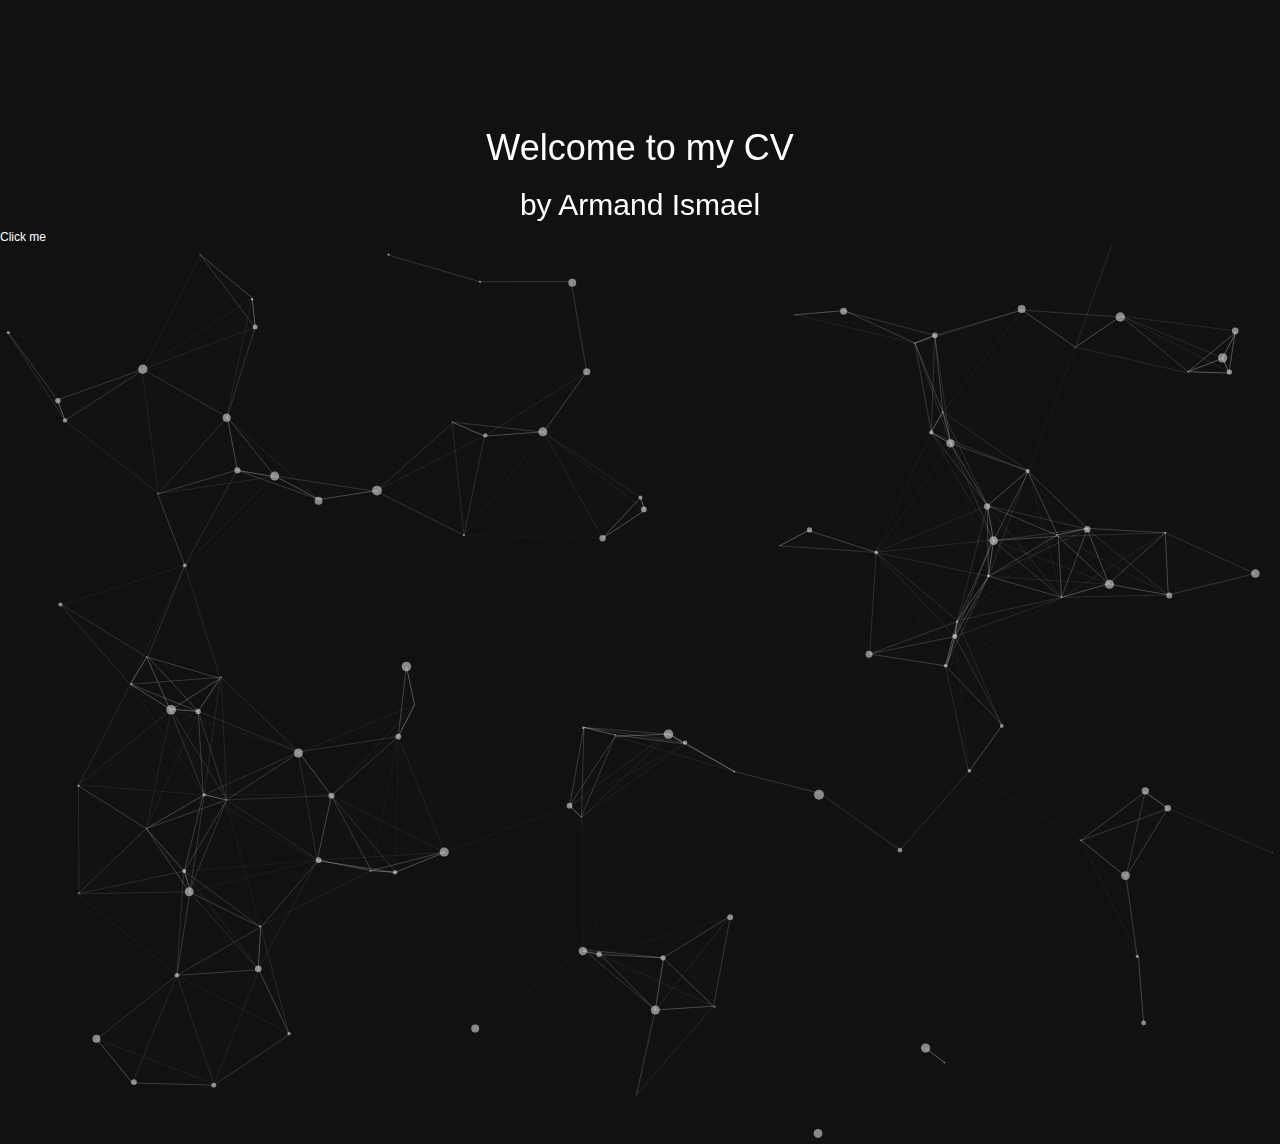
==== index.html @ b4db558a "Update index.html" ====
<!DOCTYPE html>
<html lang="en">
<head>
  <meta charset="utf-8">
     <title>Armand Ismael</title>
  <meta charset="utf-8">
  <meta name="viewport" content="width=device-width, initial-scale=1">
  <link rel="stylesheet" href="https://armandismael.github.io/bootstrap.min.css">
 <link rel="icon" href="favicon.ico">
  <link rel="shortcut icon" href="https://armandismael.github.io/favicon.ico">
  <script src="https://armandismael.github.io/jquery.min.js"></script>
  <script src="https://armandismael.github.io/bootstrap.min.js"></script>
<style>
      
      
      /* unvisited link */
a:link {
    color: white;
}

/* visited link */
a:visited {
    color: white;
}

/* mouse over link */
a:hover {
    color: white;
}

/* selected link */
a:active {
    color: white;
}
  </style>
  <meta name="description" content="particles.js is a lightweight JavaScript library for creating particles.">
  <meta name="viewport" content="width=device-width, initial-scale=1.0, minimum-scale=1.0, maximum-scale=1.0, user-scalable=no">
  <link rel="stylesheet" media="screen" href="https://armandismael.github.io/demo/css/style.css">
</head>
<body>



<!-- particles.js container -->
<a href="https://armandismael.github.io/profile.html" id="particles-js"><h1>Welcome to my CV</h1> <h2>by Armand Ismael</h2><h3>Click me</h3></a>

<!-- scripts -->
<script src="https://armandismael.github.io/particles.js"></script>
<script src="https://armandismael.github.io/demo/js/app.js"></script>


</body>
</html>
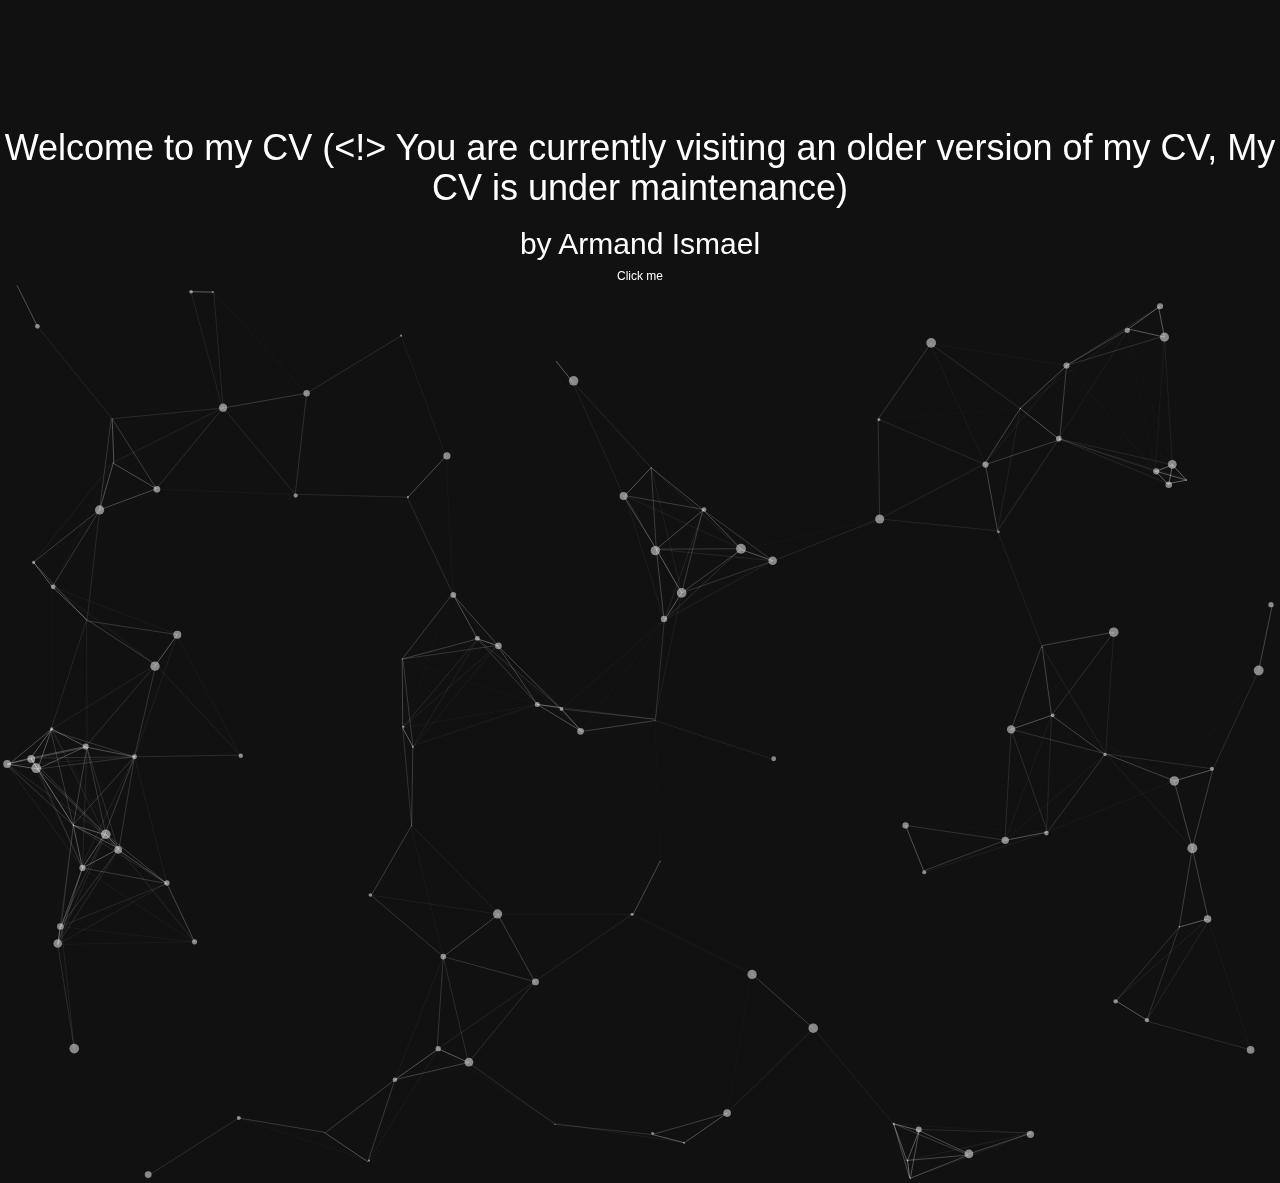
==== commit d495a933: "Update index.html" ====
--- a/index.html
+++ b/index.html
@@ -42,7 +42,7 @@
 
 
 <!-- particles.js container -->
-<a href="https://armandismael.github.io/profile.html" id="particles-js"><h1>Welcome to my CV</h1> <h2>by Armand Ismael</h2><h3>Click me</h3></a>
+<a href="https://armandismael.github.io/profile.html" id="particles-js"><h1>Welcome to my CV (&lt!&gt You are currently visiting an older version of my CV, My CV is under maintenance)</h1> <h2>by Armand Ismael</h2><h3>Click me</h3></a>
 
 <!-- scripts -->
 <script src="https://armandismael.github.io/particles.js"></script>
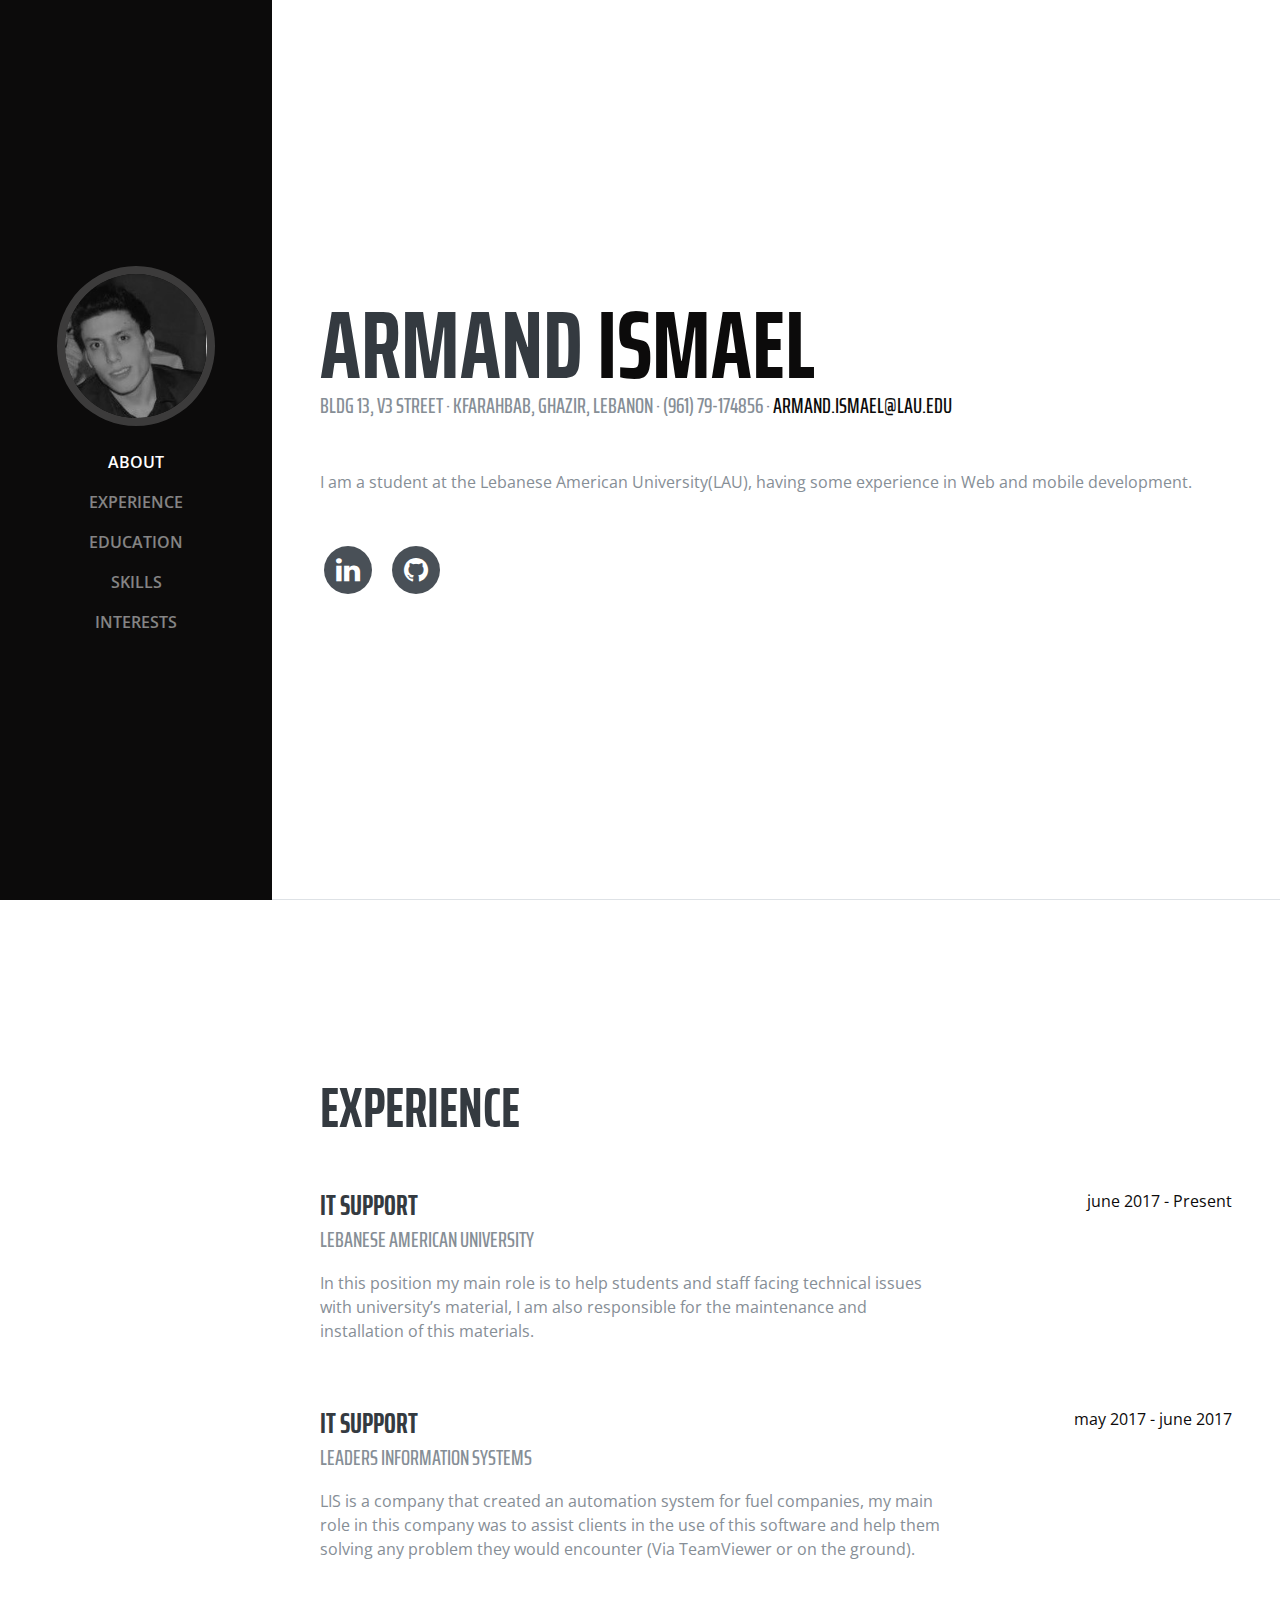
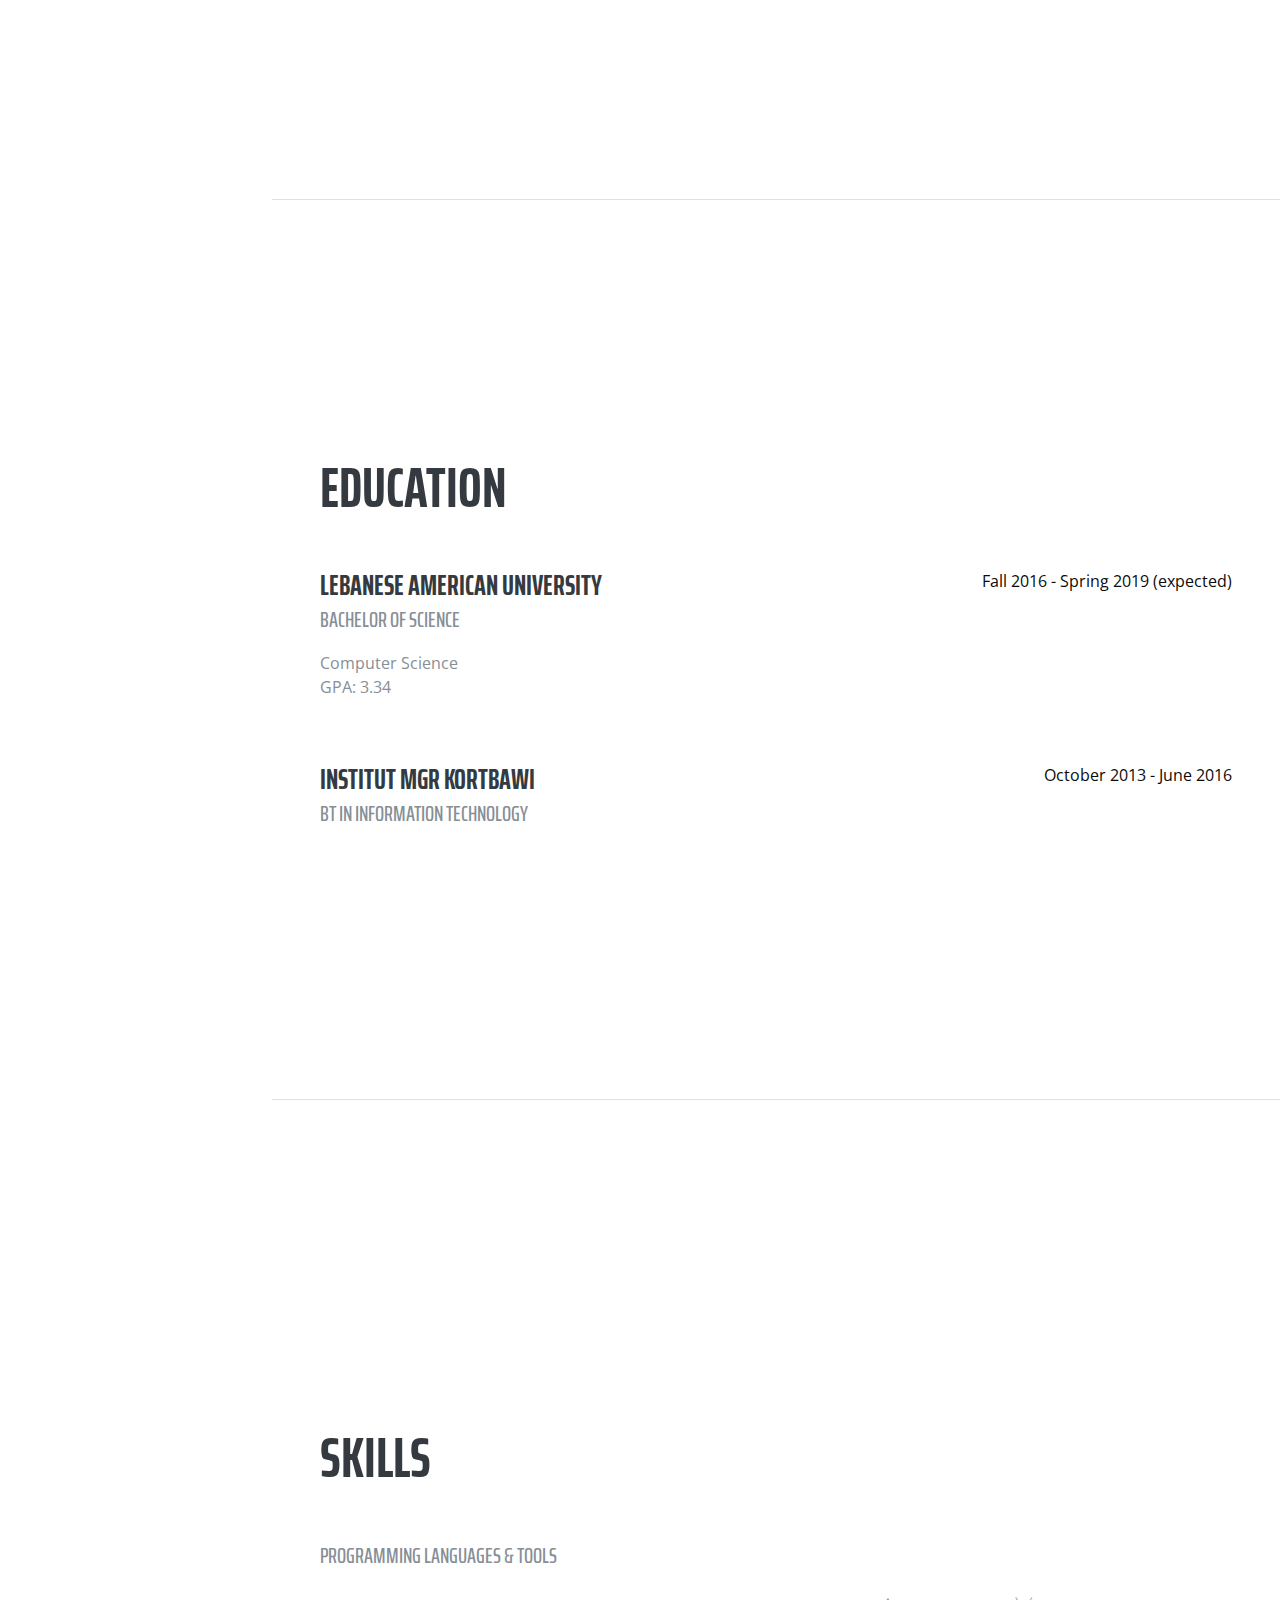
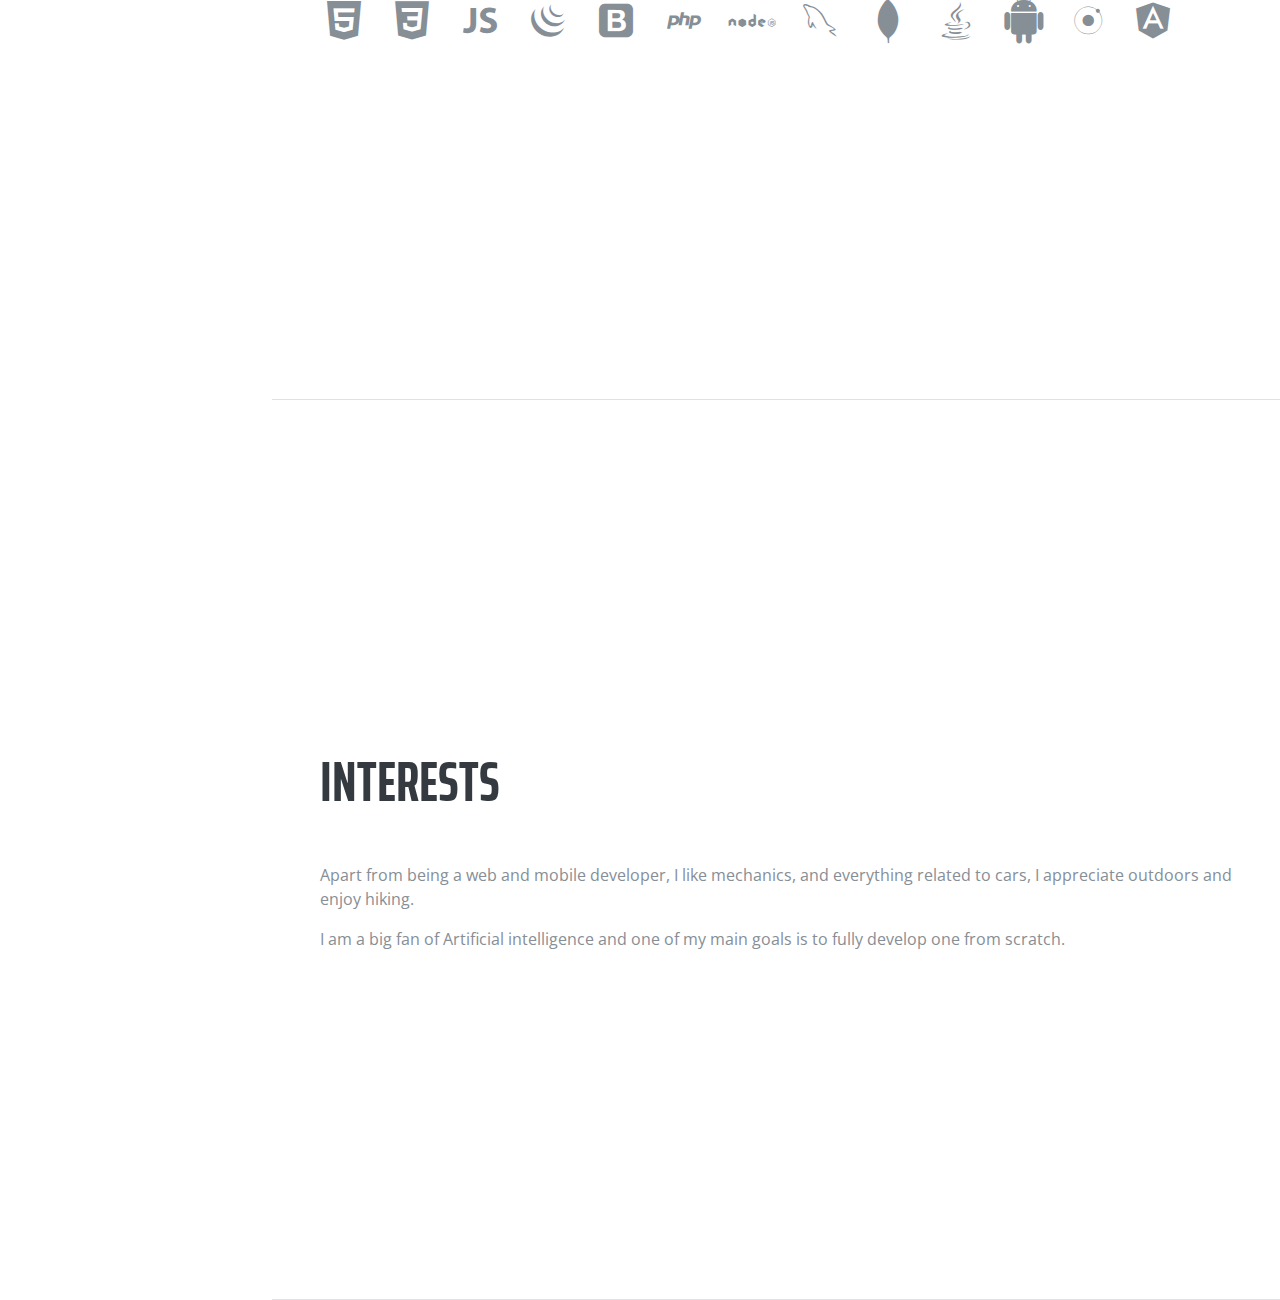
==== commit d4d4f95e: "update to my cv" ====
--- a/index.html
+++ b/index.html
@@ -1,53 +1,223 @@
 <!DOCTYPE html>
 <html lang="en">
-<head>
-  <meta charset="utf-8">
-     <title>Armand Ismael</title>
-  <meta charset="utf-8">
-  <meta name="viewport" content="width=device-width, initial-scale=1">
-  <link rel="stylesheet" href="https://armandismael.github.io/bootstrap.min.css">
- <link rel="icon" href="favicon.ico">
-  <link rel="shortcut icon" href="https://armandismael.github.io/favicon.ico">
-  <script src="https://armandismael.github.io/jquery.min.js"></script>
-  <script src="https://armandismael.github.io/bootstrap.min.js"></script>
-<style>
+
+  <head>
+
+    <meta charset="utf-8">
+    <meta name="viewport" content="width=device-width, initial-scale=1, shrink-to-fit=no">
+    <meta name="description" content="">
+    <meta name="author" content="">
+
+    <title>Armand Ismael - Resume</title>
+
+    <link href="vendor/bootstrap/css/bootstrap.min.css" rel="stylesheet">
+
+    <link href="https://fonts.googleapis.com/css?family=Saira+Extra+Condensed:100,200,300,400,500,600,700,800,900" rel="stylesheet">
+    <link href="https://fonts.googleapis.com/css?family=Open+Sans:300,300i,400,400i,600,600i,700,700i,800,800i" rel="stylesheet">
+    <link href="vendor/font-awesome/css/font-awesome.min.css" rel="stylesheet">
+    <link href="vendor/devicons/css/devicons.min.css" rel="stylesheet">
+    <link href="vendor/simple-line-icons/css/simple-line-icons.css" rel="stylesheet">
+
+    <link href="css/resume.min.css" rel="stylesheet">
+
+  </head>
+
+  <body id="page-top">
+
+    <nav class="navbar navbar-expand-lg navbar-dark bg-primary fixed-top" id="sideNav">
+      <a class="navbar-brand js-scroll-trigger" href="#page-top">
+        <span class="d-block d-lg-none"></span>
+        <span class="d-none d-lg-block">
+          <img class="img-fluid img-profile rounded-circle mx-auto mb-2" src="img/profile.jpg" alt="armand Ismael">
+        </span>
+      </a>
+      <button class="navbar-toggler" type="button" data-toggle="collapse" data-target="#navbarSupportedContent" aria-controls="navbarSupportedContent" aria-expanded="false" aria-label="Toggle navigation">
+        <span class="navbar-toggler-icon"></span>
+      </button>
+      <div class="collapse navbar-collapse" id="navbarSupportedContent">
+        <ul class="navbar-nav">
+          <li class="nav-item">
+            <a class="nav-link js-scroll-trigger" href="#about">About</a>
+          </li>
+          <li class="nav-item">
+            <a class="nav-link js-scroll-trigger" href="#experience">Experience</a>
+          </li>
+          <li class="nav-item">
+            <a class="nav-link js-scroll-trigger" href="#education">Education</a>
+          </li>
+          <li class="nav-item">
+            <a class="nav-link js-scroll-trigger" href="#skills">Skills</a>
+          </li>
+          <li class="nav-item">
+            <a class="nav-link js-scroll-trigger" href="#interests">Interests</a>
+          </li>
+        </ul>
+      </div>
+    </nav>
+
+    <div class="container-fluid p-0">
+
+      <section class="resume-section p-3 p-lg-5 d-flex d-column" id="about">
+        <div class="my-auto">
+          <h1 class="mb-0">Armand
+            <span class="text-primary">Ismael</span>
+          </h1>
+          <div class="subheading mb-5">Bldg 13, V3 Street · Kfarahbab, Ghazir, Lebanon · (961) 79-174856 ·
+            <a href="mailto:name@email.com">armand.ismael@lau.edu</a>
+          </div>
+          <p class="mb-5">I am a student at the Lebanese American University(LAU), having some experience in Web and mobile development.</p>
+          <ul class="list-inline list-social-icons mb-0">
+            
+            <li class="list-inline-item">
+              <a href="https://www.linkedin.com/in/armand-ismael">
+                <span class="fa-stack fa-lg">
+                  <i class="fa fa-circle fa-stack-2x"></i>
+                  <i class="fa fa-linkedin fa-stack-1x fa-inverse"></i>
+                </span>
+              </a>
+            </li>
+            <li class="list-inline-item">
+              <a href="https://github.com/armandismael">
+                <span class="fa-stack fa-lg">
+                  <i class="fa fa-circle fa-stack-2x"></i>
+                  <i class="fa fa-github fa-stack-1x fa-inverse"></i>
+                </span>
+              </a>
+            </li>
+          </ul>
+        </div>
+      </section>
+
+      <section class="resume-section p-3 p-lg-5 d-flex flex-column" id="experience">
+        <div class="my-auto">
+          <h2 class="mb-5">Experience</h2>
+
+          <div class="resume-item d-flex flex-column flex-md-row mb-5">
+            <div class="resume-content mr-auto">
+              <h3 class="mb-0">IT Support</h3>
+              <div class="subheading mb-3">Lebanese American University</div>
+              <p>In this position my main role is to help students and staff facing technical issues with university’s material, I am also responsible for the maintenance and installation of this materials.</p>
+            </div>
+            <div class="resume-date text-md-right">
+              <span class="text-primary">june 2017 - Present</span>
+            </div>
+          </div>
+
+          <div class="resume-item d-flex flex-column flex-md-row mb-5">
+            <div class="resume-content mr-auto">
+              <h3 class="mb-0">IT Support</h3>
+              <div class="subheading mb-3">Leaders Information Systems</div>
+              <p>LIS is a company that created an automation system for fuel companies, my main role in this company was to assist clients in the use of this software and help them solving any problem they would encounter (Via TeamViewer or on the ground).</p>
+            </div>
+            <div class="resume-date text-md-right">
+              <span class="text-primary">may 2017 - june 2017</span>
+            </div>
+          </div>
+          
+
+        </div>
+
+      </section>
+
+      <section class="resume-section p-3 p-lg-5 d-flex flex-column" id="education">
+        <div class="my-auto">
+          <h2 class="mb-5">Education</h2>
+
+          <div class="resume-item d-flex flex-column flex-md-row mb-5">
+            <div class="resume-content mr-auto">
+              <h3 class="mb-0">Lebanese American University</h3>
+              <div class="subheading mb-3">Bachelor of Science</div>
+              <div>Computer Science </div>
+              <p>GPA: 3.34</p>
+            </div>
+            <div class="resume-date text-md-right">
+              <span class="text-primary">Fall 2016 - Spring 2019 (expected)</span>
+            </div>
+          </div>
+
+          <div class="resume-item d-flex flex-column flex-md-row">
+            <div class="resume-content mr-auto">
+              <h3 class="mb-0">Institut mgr Kortbawi</h3>
+              <div class="subheading mb-3">BT in Information Technology</div>
+            </div>
+            <div class="resume-date text-md-right">
+              <span class="text-primary">October 2013 - June 2016</span>
+            </div>
+          </div>
+
+        </div>
+      </section>
+
+      <section class="resume-section p-3 p-lg-5 d-flex flex-column" id="skills">
+        <div class="my-auto">
+          <h2 class="mb-5">Skills</h2>
+
+          <div class="subheading mb-3">Programming Languages &amp; Tools</div>
+          <ul class="list-inline list-icons">
+            <li class="list-inline-item">
+              <i class="devicons devicons-html5"></i>
+            </li>
+            <li class="list-inline-item">
+              <i class="devicons devicons-css3"></i>
+            </li>
+            <li class="list-inline-item">
+              <i class="devicons devicons-javascript"></i>
+            </li>
+            <li class="list-inline-item">
+              <i class="devicons devicons-jquery"></i>
+            </li>
+            <li class="list-inline-item">
+              <i class="devicons devicons-bootstrap"></i>
+            </li>
+            <li class="list-inline-item">
+              <i class="devicons devicons-php"></i>
+            </li>
+            <li class="list-inline-item">
+              <i class="devicons devicons-nodejs"></i>
+            </li>
+            <li class="list-inline-item">
+              <i class="devicons devicons-mysql"></i>
+            </li>
+            <li class="list-inline-item">
+              <i class="devicons devicons-mongodb"></i>
+            </li>
+            <li class="list-inline-item">
+              <i class="devicons devicons-java"></i>
+            </li>
+            <li class="list-inline-item">
+              <i class="devicons devicons-android"></i>
+            </li>
+            <li class="list-inline-item">
+              <i class="devicons devicons-ionic"></i>
+            </li>
+            <li class="list-inline-item">
+              <i class="devicons devicons-angular"></i>
+            </li>
+            
+          </ul>
+
+          
+      </section>
+
+      <section class="resume-section p-3 p-lg-5 d-flex flex-column" id="interests">
+        <div class="my-auto">
+          <h2 class="mb-5">Interests</h2>
+          <p> Apart from being a web and mobile developer, I like mechanics, and everything related to cars, I appreciate outdoors and enjoy hiking. </p>
+          <p class="mb-0">I am a big fan of Artificial intelligence and one of my main goals is to fully develop one from scratch.</p>
+        </div>
+      </section>
+
       
-      
-      /* unvisited link */
-a:link {
-    color: white;
-}
-
-/* visited link */
-a:visited {
-    color: white;
-}
-
-/* mouse over link */
-a:hover {
-    color: white;
-}
-
-/* selected link */
-a:active {
-    color: white;
-}
-  </style>
-  <meta name="description" content="particles.js is a lightweight JavaScript library for creating particles.">
-  <meta name="viewport" content="width=device-width, initial-scale=1.0, minimum-scale=1.0, maximum-scale=1.0, user-scalable=no">
-  <link rel="stylesheet" media="screen" href="https://armandismael.github.io/demo/css/style.css">
-</head>
-<body>
-
-
-
-<!-- particles.js container -->
-<a href="https://armandismael.github.io/profile.html" id="particles-js"><h1>Welcome to my CV (&lt!&gt You are currently visiting an older version of my CV, My CV is under maintenance)</h1> <h2>by Armand Ismael</h2><h3>Click me</h3></a>
-
-<!-- scripts -->
-<script src="https://armandismael.github.io/particles.js"></script>
-<script src="https://armandismael.github.io/demo/js/app.js"></script>
-
-
-</body>
+
+    </div>
+
+    <script src="vendor/jquery/jquery.min.js"></script>
+    <script src="vendor/bootstrap/js/bootstrap.bundle.min.js"></script>
+
+    <script src="vendor/jquery-easing/jquery.easing.min.js"></script>
+
+    <script src="js/resume.min.js"></script>
+
+  </body>
+
 </html>
--- a/vendor/devicons/css/devicons.min.css
+++ b/vendor/devicons/css/devicons.min.css
@@ -0,0 +1,4 @@
+/*!
+ *  Devicons 1.8.0 made by Theodore Vorillas / http://vorillaz.com 
+ */
+@font-face{font-family:devicons;src:url(../fonts/devicons.eot?xqxft6);src:url(../fonts/devicons.eot?#iefixxqxft6) format("embedded-opentype"),url(../fonts/devicons.woff?xqxft6) format("woff"),url(../fonts/devicons.ttf?xqxft6) format("truetype"),url(../fonts/devicons.svg?xqxft6#devicons) format("svg");font-weight:400;font-style:normal}.devicons{font-family:devicons;speak:none;font-style:normal;font-weight:400;font-variant:normal;text-transform:none;line-height:1;-webkit-font-smoothing:antialiased;-moz-osx-font-smoothing:grayscale}.devicons-git:before{content:"\e602"}.devicons-git_compare:before{content:"\e628"}.devicons-git_branch:before{content:"\e625"}.devicons-git_commit:before{content:"\e629"}.devicons-git_pull_request:before{content:"\e626"}.devicons-git_merge:before{content:"\e627"}.devicons-bitbucket:before{content:"\e603"}.devicons-github_alt:before{content:"\e608"}.devicons-github_badge:before{content:"\e609"}.devicons-github:before{content:"\e60a"}.devicons-github_full:before{content:"\e617"}.devicons-java:before{content:"\e638"}.devicons-ruby:before{content:"\e639"}.devicons-scala:before{content:"\e637"}.devicons-python:before{content:"\e63c"}.devicons-go:before{content:"\e624"}.devicons-ruby_on_rails:before{content:"\e63b"}.devicons-django:before{content:"\e61d"}.devicons-markdown:before{content:"\e63e"}.devicons-php:before{content:"\e63d"}.devicons-mysql:before{content:"\e604"}.devicons-streamline:before{content:"\e605"}.devicons-database:before{content:"\e606"}.devicons-laravel:before{content:"\e63f"}.devicons-javascript:before{content:"\e64e"}.devicons-angular:before{content:"\e653"}.devicons-backbone:before{content:"\e652"}.devicons-coffeescript:before{content:"\e651"}.devicons-jquery:before{content:"\e650"}.devicons-modernizr:before{content:"\e620"}.devicons-jquery_ui:before{content:"\e654"}.devicons-ember:before{content:"\e61b"}.devicons-dojo:before{content:"\e61c"}.devicons-nodejs:before{content:"\e619"}.devicons-nodejs_small:before{content:"\e618"}.devicons-javascript_shield:before{content:"\e64f"}.devicons-bootstrap:before{content:"\e647"}.devicons-sass:before{content:"\e64b"}.devicons-css3_full:before{content:"\e64a"}.devicons-css3:before{content:"\e649"}.devicons-html5:before{content:"\e636"}.devicons-html5_multimedia:before{content:"\e632"}.devicons-html5_device_access:before{content:"\e633"}.devicons-html5_3d_effects:before{content:"\e635"}.devicons-html5_connectivity:before{content:"\e634"}.devicons-ghost_small:before{content:"\e614"}.devicons-ghost:before{content:"\e61f"}.devicons-magento:before{content:"\e640"}.devicons-joomla:before{content:"\e641"}.devicons-jekyll_small:before{content:"\e60d"}.devicons-drupal:before{content:"\e642"}.devicons-wordpress:before{content:"\e60b"}.devicons-grunt:before{content:"\e64c"}.devicons-bower:before{content:"\e64d"}.devicons-npm:before{content:"\e61e"}.devicons-yahoo_small:before{content:"\e62b"}.devicons-yahoo:before{content:"\e615"}.devicons-bing_small:before{content:"\e600"}.devicons-windows:before{content:"\e60f"}.devicons-linux:before{content:"\e612"}.devicons-ubuntu:before{content:"\e63a"}.devicons-android:before{content:"\e60e"}.devicons-apple:before{content:"\e611"}.devicons-appstore:before{content:"\e613"}.devicons-phonegap:before{content:"\e630"}.devicons-blackberry:before{content:"\e623"}.devicons-stackoverflow:before{content:"\e610"}.devicons-techcrunch:before{content:"\e62c"}.devicons-codrops:before{content:"\e62f"}.devicons-css_tricks:before{content:"\e601"}.devicons-smashing_magazine:before{content:"\e62d"}.devicons-netmagazine:before{content:"\e62e"}.devicons-codepen:before{content:"\e616"}.devicons-cssdeck:before{content:"\e62a"}.devicons-hackernews:before{content:"\e61a"}.devicons-dropbox:before{content:"\e607"}.devicons-google_drive:before{content:"\e631"}.devicons-visualstudio:before{content:"\e60c"}.devicons-unity_small:before{content:"\e621"}.devicons-raspberry_pi:before{content:"\e622"}.devicons-chrome:before{content:"\e643"}.devicons-ie:before{content:"\e644"}.devicons-firefox:before{content:"\e645"}.devicons-opera:before{content:"\e646"}.devicons-safari:before{content:"\e648"}.devicons-swift:before{content:"\e655"}.devicons-symfony:before{content:"\e656"}.devicons-symfony_badge:before{content:"\e657"}.devicons-less:before{content:"\e658"}.devicons-stylus:before{content:"\e659"}.devicons-trello:before{content:"\e65a"}.devicons-atlassian:before{content:"\e65b"}.devicons-jira:before{content:"\e65c"}.devicons-envato:before{content:"\e65d"}.devicons-snap_svg:before{content:"\e65e"}.devicons-raphael:before{content:"\e65f"}.devicons-google_analytics:before{content:"\e660"}.devicons-compass:before{content:"\e661"}.devicons-onedrive:before{content:"\e662"}.devicons-gulp:before{content:"\e663"}.devicons-atom:before{content:"\e664"}.devicons-cisco:before{content:"\e665"}.devicons-nancy:before{content:"\e666"}.devicons-clojure:before{content:"\e668"}.devicons-clojure_alt:before{content:"\e66a"}.devicons-perl:before{content:"\e669"}.devicons-celluloid:before{content:"\e66b"}.devicons-w3c:before{content:"\e66c"}.devicons-redis:before{content:"\e66d"}.devicons-postgresql:before{content:"\e66e"}.devicons-webplatform:before{content:"\e66f"}.devicons-jenkins:before{content:"\e667"}.devicons-requirejs:before{content:"\e670"}.devicons-opensource:before{content:"\e671"}.devicons-typo3:before{content:"\e672"}.devicons-uikit:before{content:"\e673"}.devicons-doctrine:before{content:"\e674"}.devicons-groovy:before{content:"\e675"}.devicons-nginx:before{content:"\e676"}.devicons-haskell:before{content:"\e677"}.devicons-zend:before{content:"\e678"}.devicons-gnu:before{content:"\e679"}.devicons-yeoman:before{content:"\e67a"}.devicons-heroku:before{content:"\e67b"}.devicons-debian:before{content:"\e67d"}.devicons-travis:before{content:"\e67e"}.devicons-dotnet:before{content:"\e67f"}.devicons-codeigniter:before{content:"\e680"}.devicons-javascript_badge:before{content:"\e681"}.devicons-yii:before{content:"\e682"}.devicons-msql_server:before{content:"\e67c"}.devicons-composer:before{content:"\e683"}.devicons-krakenjs_badge:before{content:"\e684"}.devicons-krakenjs:before{content:"\e685"}.devicons-mozilla:before{content:"\e686"}.devicons-firebase:before{content:"\e687"}.devicons-sizzlejs:before{content:"\e688"}.devicons-creativecommons:before{content:"\e689"}.devicons-creativecommons_badge:before{content:"\e68a"}.devicons-mitlicence:before{content:"\e68b"}.devicons-senchatouch:before{content:"\e68c"}.devicons-bugsense:before{content:"\e68d"}.devicons-extjs:before{content:"\e68e"}.devicons-mootools_badge:before{content:"\e68f"}.devicons-mootools:before{content:"\e690"}.devicons-ruby_rough:before{content:"\e691"}.devicons-komodo:before{content:"\e692"}.devicons-coda:before{content:"\e693"}.devicons-bintray:before{content:"\e694"}.devicons-terminal:before{content:"\e695"}.devicons-code:before{content:"\e696"}.devicons-responsive:before{content:"\e697"}.devicons-dart:before{content:"\e698"}.devicons-aptana:before{content:"\e699"}.devicons-mailchimp:before{content:"\e69a"}.devicons-netbeans:before{content:"\e69b"}.devicons-dreamweaver:before{content:"\e69c"}.devicons-brackets:before{content:"\e69d"}.devicons-eclipse:before{content:"\e69e"}.devicons-cloud9:before{content:"\e69f"}.devicons-scrum:before{content:"\e6a0"}.devicons-prolog:before{content:"\e6a1"}.devicons-terminal_badge:before{content:"\e6a2"}.devicons-code_badge:before{content:"\e6a3"}.devicons-mongodb:before{content:"\e6a4"}.devicons-meteor:before{content:"\e6a5"}.devicons-meteorfull:before{content:"\e6a6"}.devicons-fsharp:before{content:"\e6a7"}.devicons-rust:before{content:"\e6a8"}.devicons-ionic:before{content:"\e6a9"}.devicons-sublime:before{content:"\e6aa"}.devicons-appcelerator:before{content:"\e6ab"}.devicons-asterisk:before{content:"\e6ac"}.devicons-aws:before{content:"\e6ad"}.devicons-digital-ocean:before{content:"\e6ae"}.devicons-dlang:before{content:"\e6af"}.devicons-docker:before{content:"\e6b0"}.devicons-erlang:before{content:"\e6b1"}.devicons-google-cloud-platform:before{content:"\e6b2"}.devicons-grails:before{content:"\e6b3"}.devicons-illustrator:before{content:"\e6b4"}.devicons-intellij:before{content:"\e6b5"}.devicons-materializecss:before{content:"\e6b6"}.devicons-openshift:before{content:"\e6b7"}.devicons-photoshop:before{content:"\e6b8"}.devicons-rackspace:before{content:"\e6b9"}.devicons-react:before{content:"\e6ba"}.devicons-redhat:before{content:"\e6bb"}.devicons-scriptcs:before{content:"\e6bc"}.devicons-sqllite:before{content:"\e6c4"}.devicons-vim:before{content:"\e6c5"}--- a/vendor/simple-line-icons/css/simple-line-icons.css
+++ b/vendor/simple-line-icons/css/simple-line-icons.css
@@ -0,0 +1,778 @@
+@font-face {
+  font-family: 'simple-line-icons';
+  src: url('../fonts/Simple-Line-Icons.eot?v=2.4.0');
+  src: url('../fonts/Simple-Line-Icons.eot?v=2.4.0#iefix') format('embedded-opentype'), url('../fonts/Simple-Line-Icons.woff2?v=2.4.0') format('woff2'), url('../fonts/Simple-Line-Icons.ttf?v=2.4.0') format('truetype'), url('../fonts/Simple-Line-Icons.woff?v=2.4.0') format('woff'), url('../fonts/Simple-Line-Icons.svg?v=2.4.0#simple-line-icons') format('svg');
+  font-weight: normal;
+  font-style: normal;
+}
+/*
+ Use the following CSS code if you want to have a class per icon.
+ Instead of a list of all class selectors, you can use the generic [class*="icon-"] selector, but it's slower:
+*/
+.icon-user,
+.icon-people,
+.icon-user-female,
+.icon-user-follow,
+.icon-user-following,
+.icon-user-unfollow,
+.icon-login,
+.icon-logout,
+.icon-emotsmile,
+.icon-phone,
+.icon-call-end,
+.icon-call-in,
+.icon-call-out,
+.icon-map,
+.icon-location-pin,
+.icon-direction,
+.icon-directions,
+.icon-compass,
+.icon-layers,
+.icon-menu,
+.icon-list,
+.icon-options-vertical,
+.icon-options,
+.icon-arrow-down,
+.icon-arrow-left,
+.icon-arrow-right,
+.icon-arrow-up,
+.icon-arrow-up-circle,
+.icon-arrow-left-circle,
+.icon-arrow-right-circle,
+.icon-arrow-down-circle,
+.icon-check,
+.icon-clock,
+.icon-plus,
+.icon-minus,
+.icon-close,
+.icon-event,
+.icon-exclamation,
+.icon-organization,
+.icon-trophy,
+.icon-screen-smartphone,
+.icon-screen-desktop,
+.icon-plane,
+.icon-notebook,
+.icon-mustache,
+.icon-mouse,
+.icon-magnet,
+.icon-energy,
+.icon-disc,
+.icon-cursor,
+.icon-cursor-move,
+.icon-crop,
+.icon-chemistry,
+.icon-speedometer,
+.icon-shield,
+.icon-screen-tablet,
+.icon-magic-wand,
+.icon-hourglass,
+.icon-graduation,
+.icon-ghost,
+.icon-game-controller,
+.icon-fire,
+.icon-eyeglass,
+.icon-envelope-open,
+.icon-envelope-letter,
+.icon-bell,
+.icon-badge,
+.icon-anchor,
+.icon-wallet,
+.icon-vector,
+.icon-speech,
+.icon-puzzle,
+.icon-printer,
+.icon-present,
+.icon-playlist,
+.icon-pin,
+.icon-picture,
+.icon-handbag,
+.icon-globe-alt,
+.icon-globe,
+.icon-folder-alt,
+.icon-folder,
+.icon-film,
+.icon-feed,
+.icon-drop,
+.icon-drawer,
+.icon-docs,
+.icon-doc,
+.icon-diamond,
+.icon-cup,
+.icon-calculator,
+.icon-bubbles,
+.icon-briefcase,
+.icon-book-open,
+.icon-basket-loaded,
+.icon-basket,
+.icon-bag,
+.icon-action-undo,
+.icon-action-redo,
+.icon-wrench,
+.icon-umbrella,
+.icon-trash,
+.icon-tag,
+.icon-support,
+.icon-frame,
+.icon-size-fullscreen,
+.icon-size-actual,
+.icon-shuffle,
+.icon-share-alt,
+.icon-share,
+.icon-rocket,
+.icon-question,
+.icon-pie-chart,
+.icon-pencil,
+.icon-note,
+.icon-loop,
+.icon-home,
+.icon-grid,
+.icon-graph,
+.icon-microphone,
+.icon-music-tone-alt,
+.icon-music-tone,
+.icon-earphones-alt,
+.icon-earphones,
+.icon-equalizer,
+.icon-like,
+.icon-dislike,
+.icon-control-start,
+.icon-control-rewind,
+.icon-control-play,
+.icon-control-pause,
+.icon-control-forward,
+.icon-control-end,
+.icon-volume-1,
+.icon-volume-2,
+.icon-volume-off,
+.icon-calendar,
+.icon-bulb,
+.icon-chart,
+.icon-ban,
+.icon-bubble,
+.icon-camrecorder,
+.icon-camera,
+.icon-cloud-download,
+.icon-cloud-upload,
+.icon-envelope,
+.icon-eye,
+.icon-flag,
+.icon-heart,
+.icon-info,
+.icon-key,
+.icon-link,
+.icon-lock,
+.icon-lock-open,
+.icon-magnifier,
+.icon-magnifier-add,
+.icon-magnifier-remove,
+.icon-paper-clip,
+.icon-paper-plane,
+.icon-power,
+.icon-refresh,
+.icon-reload,
+.icon-settings,
+.icon-star,
+.icon-symbol-female,
+.icon-symbol-male,
+.icon-target,
+.icon-credit-card,
+.icon-paypal,
+.icon-social-tumblr,
+.icon-social-twitter,
+.icon-social-facebook,
+.icon-social-instagram,
+.icon-social-linkedin,
+.icon-social-pinterest,
+.icon-social-github,
+.icon-social-google,
+.icon-social-reddit,
+.icon-social-skype,
+.icon-social-dribbble,
+.icon-social-behance,
+.icon-social-foursqare,
+.icon-social-soundcloud,
+.icon-social-spotify,
+.icon-social-stumbleupon,
+.icon-social-youtube,
+.icon-social-dropbox,
+.icon-social-vkontakte,
+.icon-social-steam {
+  font-family: 'simple-line-icons';
+  speak: none;
+  font-style: normal;
+  font-weight: normal;
+  font-variant: normal;
+  text-transform: none;
+  line-height: 1;
+  /* Better Font Rendering =========== */
+  -webkit-font-smoothing: antialiased;
+  -moz-osx-font-smoothing: grayscale;
+}
+.icon-user:before {
+  content: "\e005";
+}
+.icon-people:before {
+  content: "\e001";
+}
+.icon-user-female:before {
+  content: "\e000";
+}
+.icon-user-follow:before {
+  content: "\e002";
+}
+.icon-user-following:before {
+  content: "\e003";
+}
+.icon-user-unfollow:before {
+  content: "\e004";
+}
+.icon-login:before {
+  content: "\e066";
+}
+.icon-logout:before {
+  content: "\e065";
+}
+.icon-emotsmile:before {
+  content: "\e021";
+}
+.icon-phone:before {
+  content: "\e600";
+}
+.icon-call-end:before {
+  content: "\e048";
+}
+.icon-call-in:before {
+  content: "\e047";
+}
+.icon-call-out:before {
+  content: "\e046";
+}
+.icon-map:before {
+  content: "\e033";
+}
+.icon-location-pin:before {
+  content: "\e096";
+}
+.icon-direction:before {
+  content: "\e042";
+}
+.icon-directions:before {
+  content: "\e041";
+}
+.icon-compass:before {
+  content: "\e045";
+}
+.icon-layers:before {
+  content: "\e034";
+}
+.icon-menu:before {
+  content: "\e601";
+}
+.icon-list:before {
+  content: "\e067";
+}
+.icon-options-vertical:before {
+  content: "\e602";
+}
+.icon-options:before {
+  content: "\e603";
+}
+.icon-arrow-down:before {
+  content: "\e604";
+}
+.icon-arrow-left:before {
+  content: "\e605";
+}
+.icon-arrow-right:before {
+  content: "\e606";
+}
+.icon-arrow-up:before {
+  content: "\e607";
+}
+.icon-arrow-up-circle:before {
+  content: "\e078";
+}
+.icon-arrow-left-circle:before {
+  content: "\e07a";
+}
+.icon-arrow-right-circle:before {
+  content: "\e079";
+}
+.icon-arrow-down-circle:before {
+  content: "\e07b";
+}
+.icon-check:before {
+  content: "\e080";
+}
+.icon-clock:before {
+  content: "\e081";
+}
+.icon-plus:before {
+  content: "\e095";
+}
+.icon-minus:before {
+  content: "\e615";
+}
+.icon-close:before {
+  content: "\e082";
+}
+.icon-event:before {
+  content: "\e619";
+}
+.icon-exclamation:before {
+  content: "\e617";
+}
+.icon-organization:before {
+  content: "\e616";
+}
+.icon-trophy:before {
+  content: "\e006";
+}
+.icon-screen-smartphone:before {
+  content: "\e010";
+}
+.icon-screen-desktop:before {
+  content: "\e011";
+}
+.icon-plane:before {
+  content: "\e012";
+}
+.icon-notebook:before {
+  content: "\e013";
+}
+.icon-mustache:before {
+  content: "\e014";
+}
+.icon-mouse:before {
+  content: "\e015";
+}
+.icon-magnet:before {
+  content: "\e016";
+}
+.icon-energy:before {
+  content: "\e020";
+}
+.icon-disc:before {
+  content: "\e022";
+}
+.icon-cursor:before {
+  content: "\e06e";
+}
+.icon-cursor-move:before {
+  content: "\e023";
+}
+.icon-crop:before {
+  content: "\e024";
+}
+.icon-chemistry:before {
+  content: "\e026";
+}
+.icon-speedometer:before {
+  content: "\e007";
+}
+.icon-shield:before {
+  content: "\e00e";
+}
+.icon-screen-tablet:before {
+  content: "\e00f";
+}
+.icon-magic-wand:before {
+  content: "\e017";
+}
+.icon-hourglass:before {
+  content: "\e018";
+}
+.icon-graduation:before {
+  content: "\e019";
+}
+.icon-ghost:before {
+  content: "\e01a";
+}
+.icon-game-controller:before {
+  content: "\e01b";
+}
+.icon-fire:before {
+  content: "\e01c";
+}
+.icon-eyeglass:before {
+  content: "\e01d";
+}
+.icon-envelope-open:before {
+  content: "\e01e";
+}
+.icon-envelope-letter:before {
+  content: "\e01f";
+}
+.icon-bell:before {
+  content: "\e027";
+}
+.icon-badge:before {
+  content: "\e028";
+}
+.icon-anchor:before {
+  content: "\e029";
+}
+.icon-wallet:before {
+  content: "\e02a";
+}
+.icon-vector:before {
+  content: "\e02b";
+}
+.icon-speech:before {
+  content: "\e02c";
+}
+.icon-puzzle:before {
+  content: "\e02d";
+}
+.icon-printer:before {
+  content: "\e02e";
+}
+.icon-present:before {
+  content: "\e02f";
+}
+.icon-playlist:before {
+  content: "\e030";
+}
+.icon-pin:before {
+  content: "\e031";
+}
+.icon-picture:before {
+  content: "\e032";
+}
+.icon-handbag:before {
+  content: "\e035";
+}
+.icon-globe-alt:before {
+  content: "\e036";
+}
+.icon-globe:before {
+  content: "\e037";
+}
+.icon-folder-alt:before {
+  content: "\e039";
+}
+.icon-folder:before {
+  content: "\e089";
+}
+.icon-film:before {
+  content: "\e03a";
+}
+.icon-feed:before {
+  content: "\e03b";
+}
+.icon-drop:before {
+  content: "\e03e";
+}
+.icon-drawer:before {
+  content: "\e03f";
+}
+.icon-docs:before {
+  content: "\e040";
+}
+.icon-doc:before {
+  content: "\e085";
+}
+.icon-diamond:before {
+  content: "\e043";
+}
+.icon-cup:before {
+  content: "\e044";
+}
+.icon-calculator:before {
+  content: "\e049";
+}
+.icon-bubbles:before {
+  content: "\e04a";
+}
+.icon-briefcase:before {
+  content: "\e04b";
+}
+.icon-book-open:before {
+  content: "\e04c";
+}
+.icon-basket-loaded:before {
+  content: "\e04d";
+}
+.icon-basket:before {
+  content: "\e04e";
+}
+.icon-bag:before {
+  content: "\e04f";
+}
+.icon-action-undo:before {
+  content: "\e050";
+}
+.icon-action-redo:before {
+  content: "\e051";
+}
+.icon-wrench:before {
+  content: "\e052";
+}
+.icon-umbrella:before {
+  content: "\e053";
+}
+.icon-trash:before {
+  content: "\e054";
+}
+.icon-tag:before {
+  content: "\e055";
+}
+.icon-support:before {
+  content: "\e056";
+}
+.icon-frame:before {
+  content: "\e038";
+}
+.icon-size-fullscreen:before {
+  content: "\e057";
+}
+.icon-size-actual:before {
+  content: "\e058";
+}
+.icon-shuffle:before {
+  content: "\e059";
+}
+.icon-share-alt:before {
+  content: "\e05a";
+}
+.icon-share:before {
+  content: "\e05b";
+}
+.icon-rocket:before {
+  content: "\e05c";
+}
+.icon-question:before {
+  content: "\e05d";
+}
+.icon-pie-chart:before {
+  content: "\e05e";
+}
+.icon-pencil:before {
+  content: "\e05f";
+}
+.icon-note:before {
+  content: "\e060";
+}
+.icon-loop:before {
+  content: "\e064";
+}
+.icon-home:before {
+  content: "\e069";
+}
+.icon-grid:before {
+  content: "\e06a";
+}
+.icon-graph:before {
+  content: "\e06b";
+}
+.icon-microphone:before {
+  content: "\e063";
+}
+.icon-music-tone-alt:before {
+  content: "\e061";
+}
+.icon-music-tone:before {
+  content: "\e062";
+}
+.icon-earphones-alt:before {
+  content: "\e03c";
+}
+.icon-earphones:before {
+  content: "\e03d";
+}
+.icon-equalizer:before {
+  content: "\e06c";
+}
+.icon-like:before {
+  content: "\e068";
+}
+.icon-dislike:before {
+  content: "\e06d";
+}
+.icon-control-start:before {
+  content: "\e06f";
+}
+.icon-control-rewind:before {
+  content: "\e070";
+}
+.icon-control-play:before {
+  content: "\e071";
+}
+.icon-control-pause:before {
+  content: "\e072";
+}
+.icon-control-forward:before {
+  content: "\e073";
+}
+.icon-control-end:before {
+  content: "\e074";
+}
+.icon-volume-1:before {
+  content: "\e09f";
+}
+.icon-volume-2:before {
+  content: "\e0a0";
+}
+.icon-volume-off:before {
+  content: "\e0a1";
+}
+.icon-calendar:before {
+  content: "\e075";
+}
+.icon-bulb:before {
+  content: "\e076";
+}
+.icon-chart:before {
+  content: "\e077";
+}
+.icon-ban:before {
+  content: "\e07c";
+}
+.icon-bubble:before {
+  content: "\e07d";
+}
+.icon-camrecorder:before {
+  content: "\e07e";
+}
+.icon-camera:before {
+  content: "\e07f";
+}
+.icon-cloud-download:before {
+  content: "\e083";
+}
+.icon-cloud-upload:before {
+  content: "\e084";
+}
+.icon-envelope:before {
+  content: "\e086";
+}
+.icon-eye:before {
+  content: "\e087";
+}
+.icon-flag:before {
+  content: "\e088";
+}
+.icon-heart:before {
+  content: "\e08a";
+}
+.icon-info:before {
+  content: "\e08b";
+}
+.icon-key:before {
+  content: "\e08c";
+}
+.icon-link:before {
+  content: "\e08d";
+}
+.icon-lock:before {
+  content: "\e08e";
+}
+.icon-lock-open:before {
+  content: "\e08f";
+}
+.icon-magnifier:before {
+  content: "\e090";
+}
+.icon-magnifier-add:before {
+  content: "\e091";
+}
+.icon-magnifier-remove:before {
+  content: "\e092";
+}
+.icon-paper-clip:before {
+  content: "\e093";
+}
+.icon-paper-plane:before {
+  content: "\e094";
+}
+.icon-power:before {
+  content: "\e097";
+}
+.icon-refresh:before {
+  content: "\e098";
+}
+.icon-reload:before {
+  content: "\e099";
+}
+.icon-settings:before {
+  content: "\e09a";
+}
+.icon-star:before {
+  content: "\e09b";
+}
+.icon-symbol-female:before {
+  content: "\e09c";
+}
+.icon-symbol-male:before {
+  content: "\e09d";
+}
+.icon-target:before {
+  content: "\e09e";
+}
+.icon-credit-card:before {
+  content: "\e025";
+}
+.icon-paypal:before {
+  content: "\e608";
+}
+.icon-social-tumblr:before {
+  content: "\e00a";
+}
+.icon-social-twitter:before {
+  content: "\e009";
+}
+.icon-social-facebook:before {
+  content: "\e00b";
+}
+.icon-social-instagram:before {
+  content: "\e609";
+}
+.icon-social-linkedin:before {
+  content: "\e60a";
+}
+.icon-social-pinterest:before {
+  content: "\e60b";
+}
+.icon-social-github:before {
+  content: "\e60c";
+}
+.icon-social-google:before {
+  content: "\e60d";
+}
+.icon-social-reddit:before {
+  content: "\e60e";
+}
+.icon-social-skype:before {
+  content: "\e60f";
+}
+.icon-social-dribbble:before {
+  content: "\e00d";
+}
+.icon-social-behance:before {
+  content: "\e610";
+}
+.icon-social-foursqare:before {
+  content: "\e611";
+}
+.icon-social-soundcloud:before {
+  content: "\e612";
+}
+.icon-social-spotify:before {
+  content: "\e613";
+}
+.icon-social-stumbleupon:before {
+  content: "\e614";
+}
+.icon-social-youtube:before {
+  content: "\e008";
+}
+.icon-social-dropbox:before {
+  content: "\e00c";
+}
+.icon-social-vkontakte:before {
+  content: "\e618";
+}
+.icon-social-steam:before {
+  content: "\e620";
+}
--- a/css/resume.min.css
+++ b/css/resume.min.css
@@ -0,0 +1,14 @@
+body{font-family:'Open Sans',serif;padding-top:54px;color:#868e96}
+@media (min-width:992px){body{padding-top:0;padding-left:17rem}}
+h1,h2,h3,h4,h5,h6{font-family:'Saira Extra Condensed',serif;font-weight:700;text-transform:uppercase;color:#343a40
+}h1{font-size:6rem;line-height:5.5rem}h2{font-size:3.5rem}.subheading{text-transform:uppercase;font-weight:500;font-family:'Saira Extra Condensed',serif;font-size:1.35rem}.list-social-icons 
+a{color:#495057}.list-social-icons 
+a:hover{color:#0c0b0b}.list-social-icons 
+a .fa-lg{font-size:1.75rem}.list-icons{font-size:3rem}.list-icons .list-inline-item i:hover{color:#0c0b0b}#sideNav .navbar-nav .nav-item .nav-link{font-weight:600;text-transform:uppercase}
+@media (min-width:992px){#sideNav{text-align:center;position:fixed;top:0;left:0;display:flex;flex-direction:column;width:17rem;height:100vh}#sideNav .navbar-brand{display:flex;margin:auto auto 0;padding:.5rem}
+#sideNav .navbar-brand .img-profile{max-width:10rem;max-height:10rem;border:.5rem solid rgba(255,255,255,.2)}#sideNav .navbar-collapse{display:flex;align-items:flex-start;flex-grow:0;width:100%;margin-bottom:auto}
+#sideNav .navbar-collapse .navbar-nav{flex-direction:column;width:100%}#sideNav .navbar-collapse .navbar-nav .nav-item{display:block}#sideNav .navbar-collapse .navbar-nav .nav-item .nav-link{display:block}}
+section.resume-section{border-bottom:1px solid #dee2e6;padding-top:5rem!important;padding-bottom:5rem!important}section.resume-section .resume-item .resume-date{min-width:none}@media (min-width:768px)
+{section.resume-section{min-height:100vh}section.resume-section .resume-item .resume-date{min-width:18rem}}
+@media (min-width:992px){section.resume-section{padding-top:3rem!important;padding-bottom:3rem!important}}.bg-primary{background-color:#0c0b0b!important}.text-primary{color:#0c0b0b!important}a{color:#0c0b0b}a:active,a:focus,
+a:hover{color:#7c7977}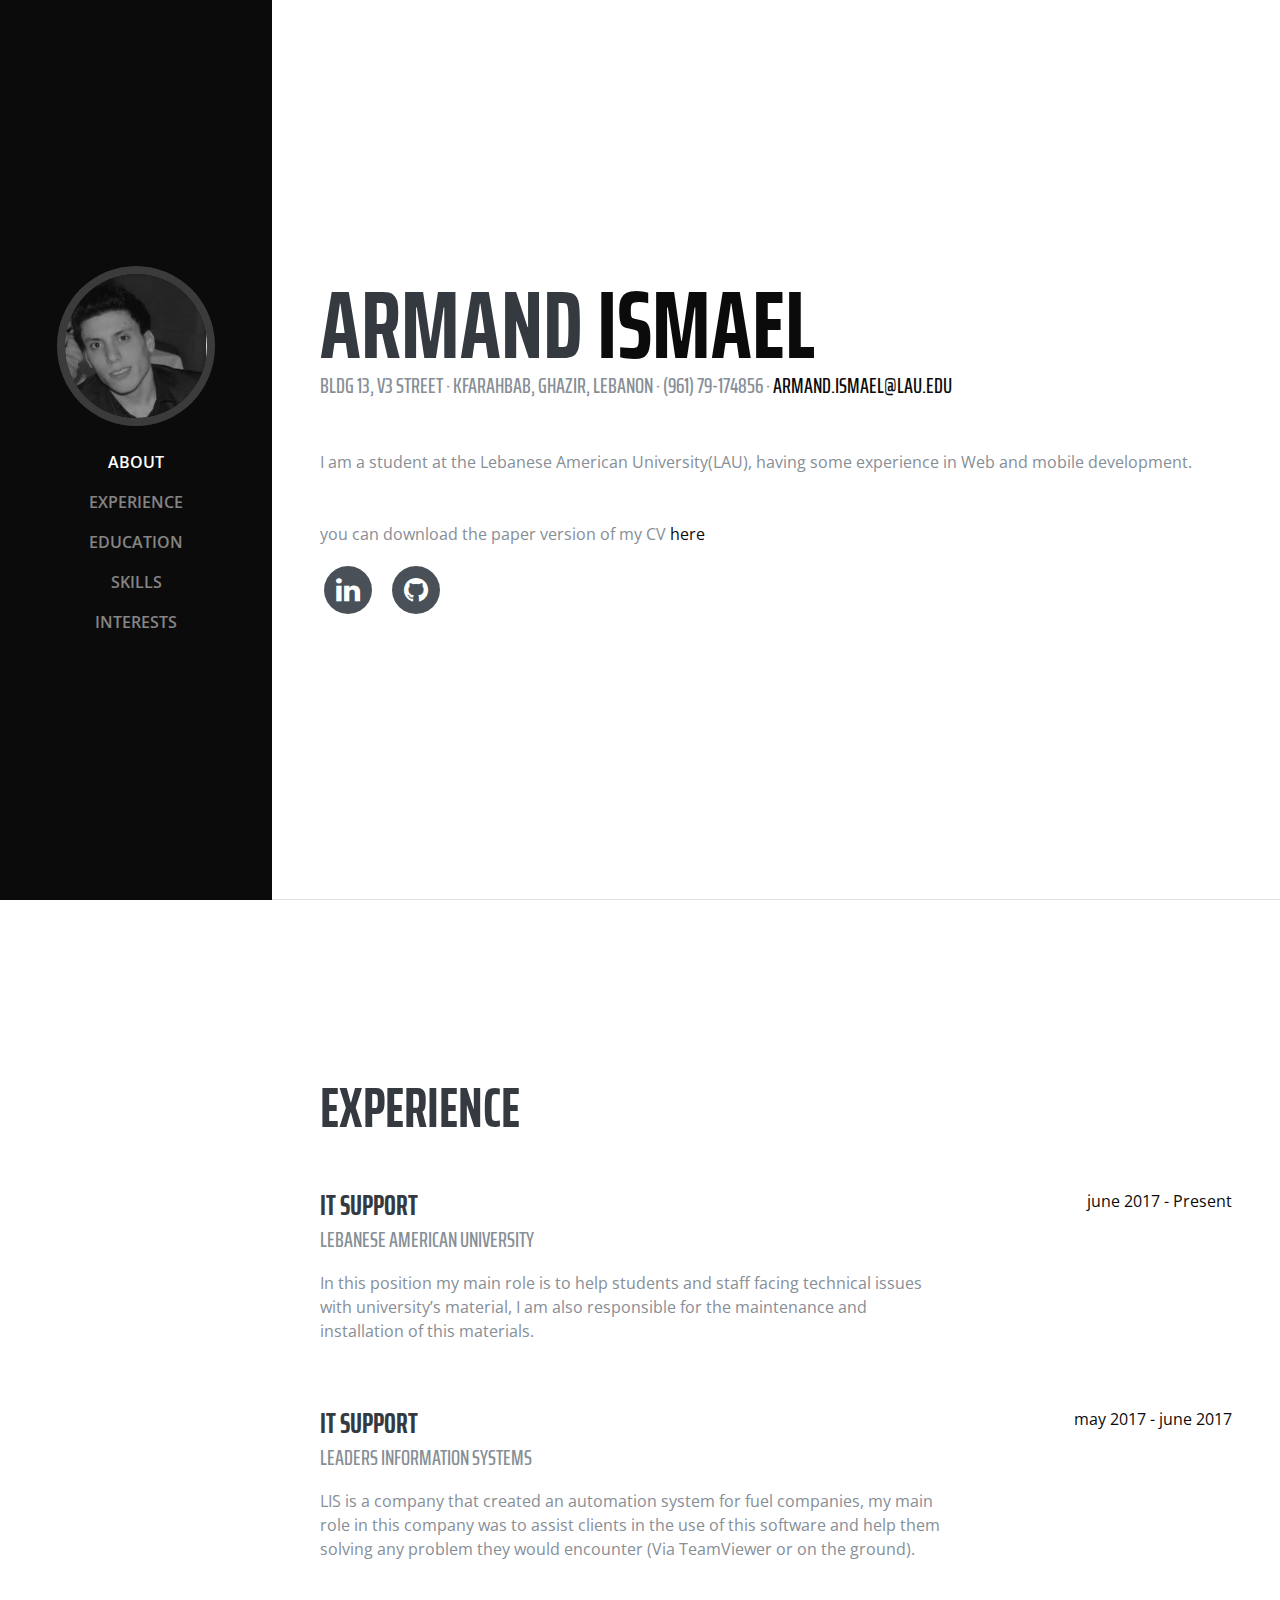
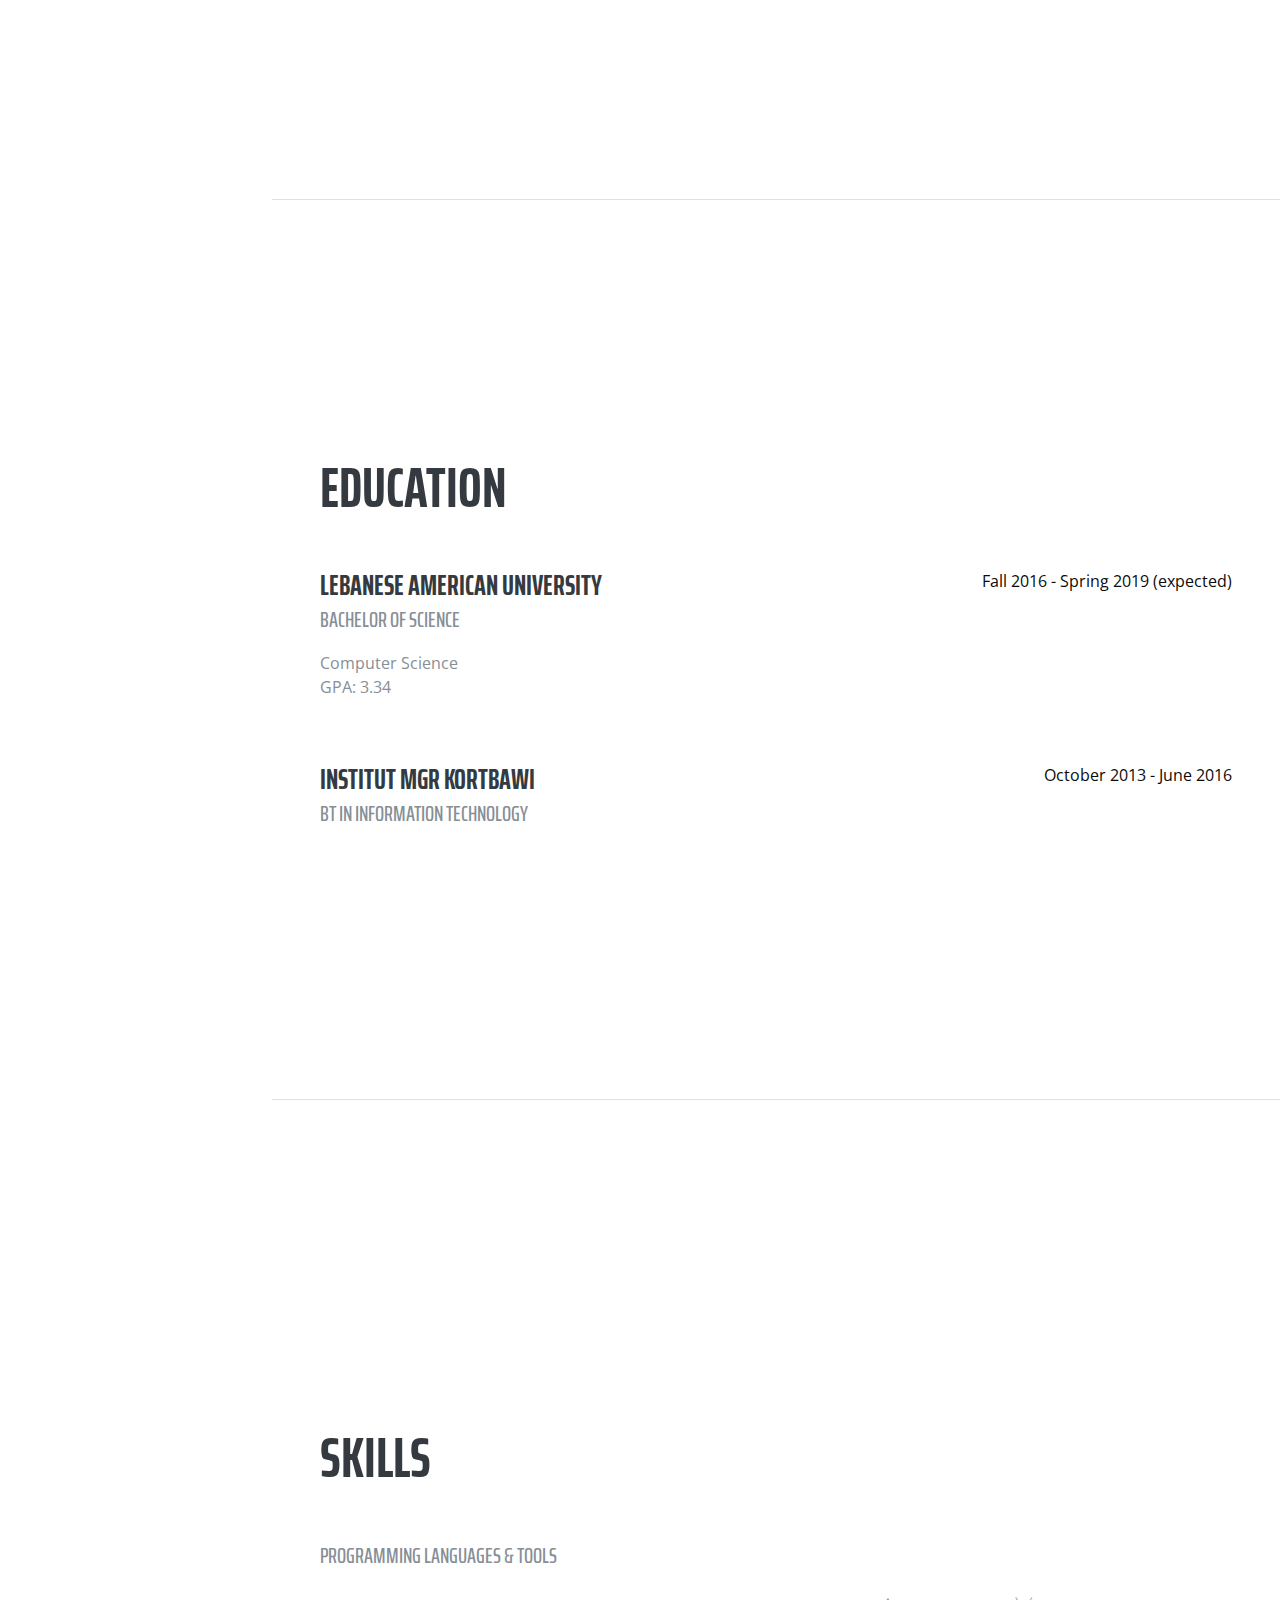
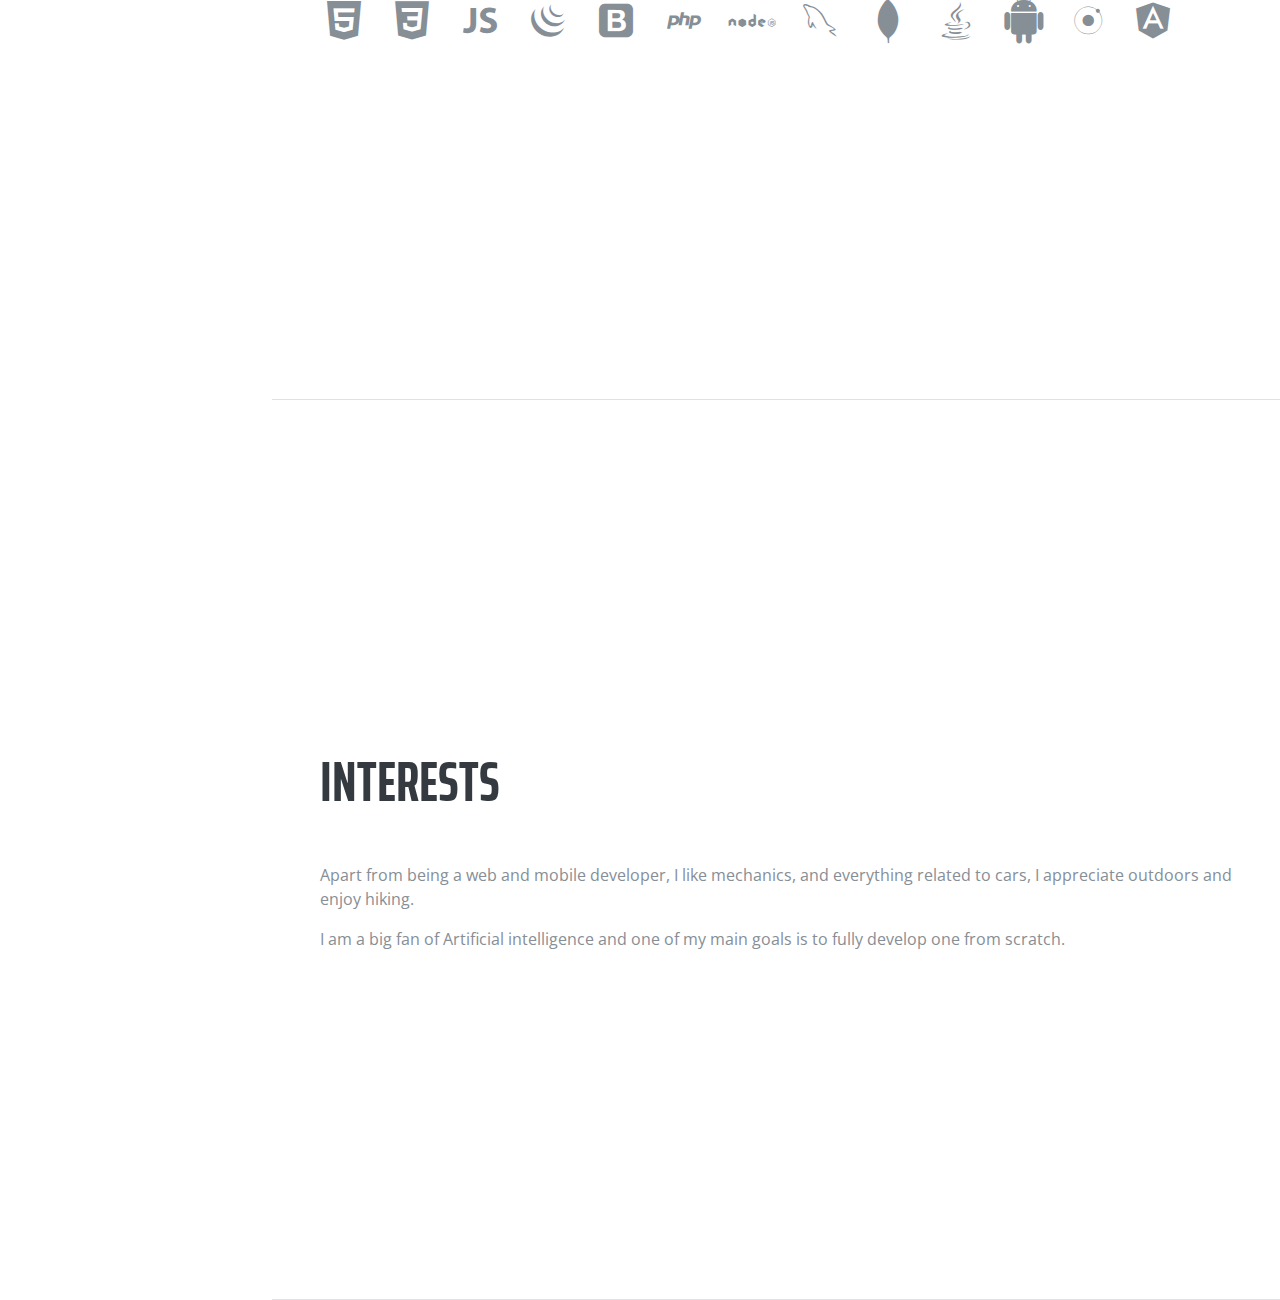
==== commit 969bb99d: "adding paper CV" ====
--- a/index.html
+++ b/index.html
@@ -66,6 +66,7 @@
             <a href="mailto:name@email.com">armand.ismael@lau.edu</a>
           </div>
           <p class="mb-5">I am a student at the Lebanese American University(LAU), having some experience in Web and mobile development.</p>
+          <p>you can download the paper version of my CV <a href="documents/Armand Ismael - CV.docx" download>here</a></p>
           <ul class="list-inline list-social-icons mb-0">
             
             <li class="list-inline-item">
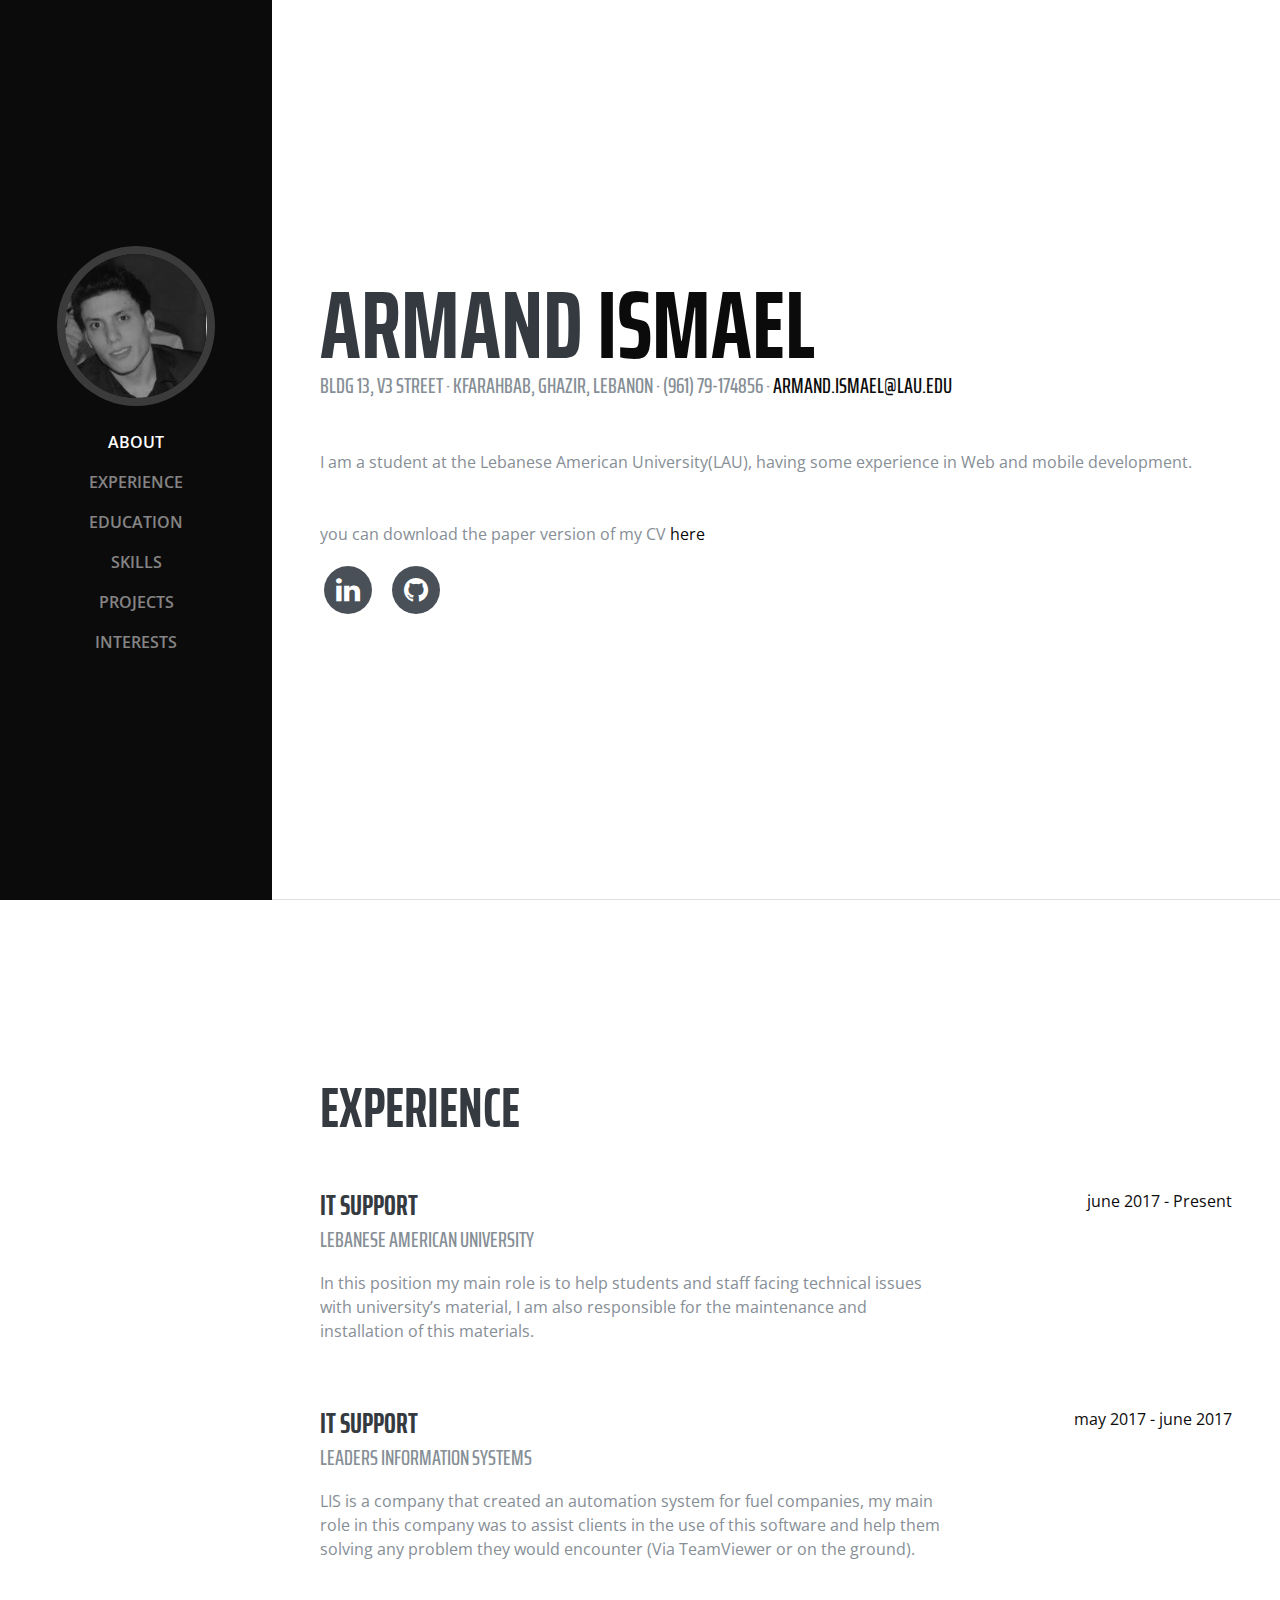
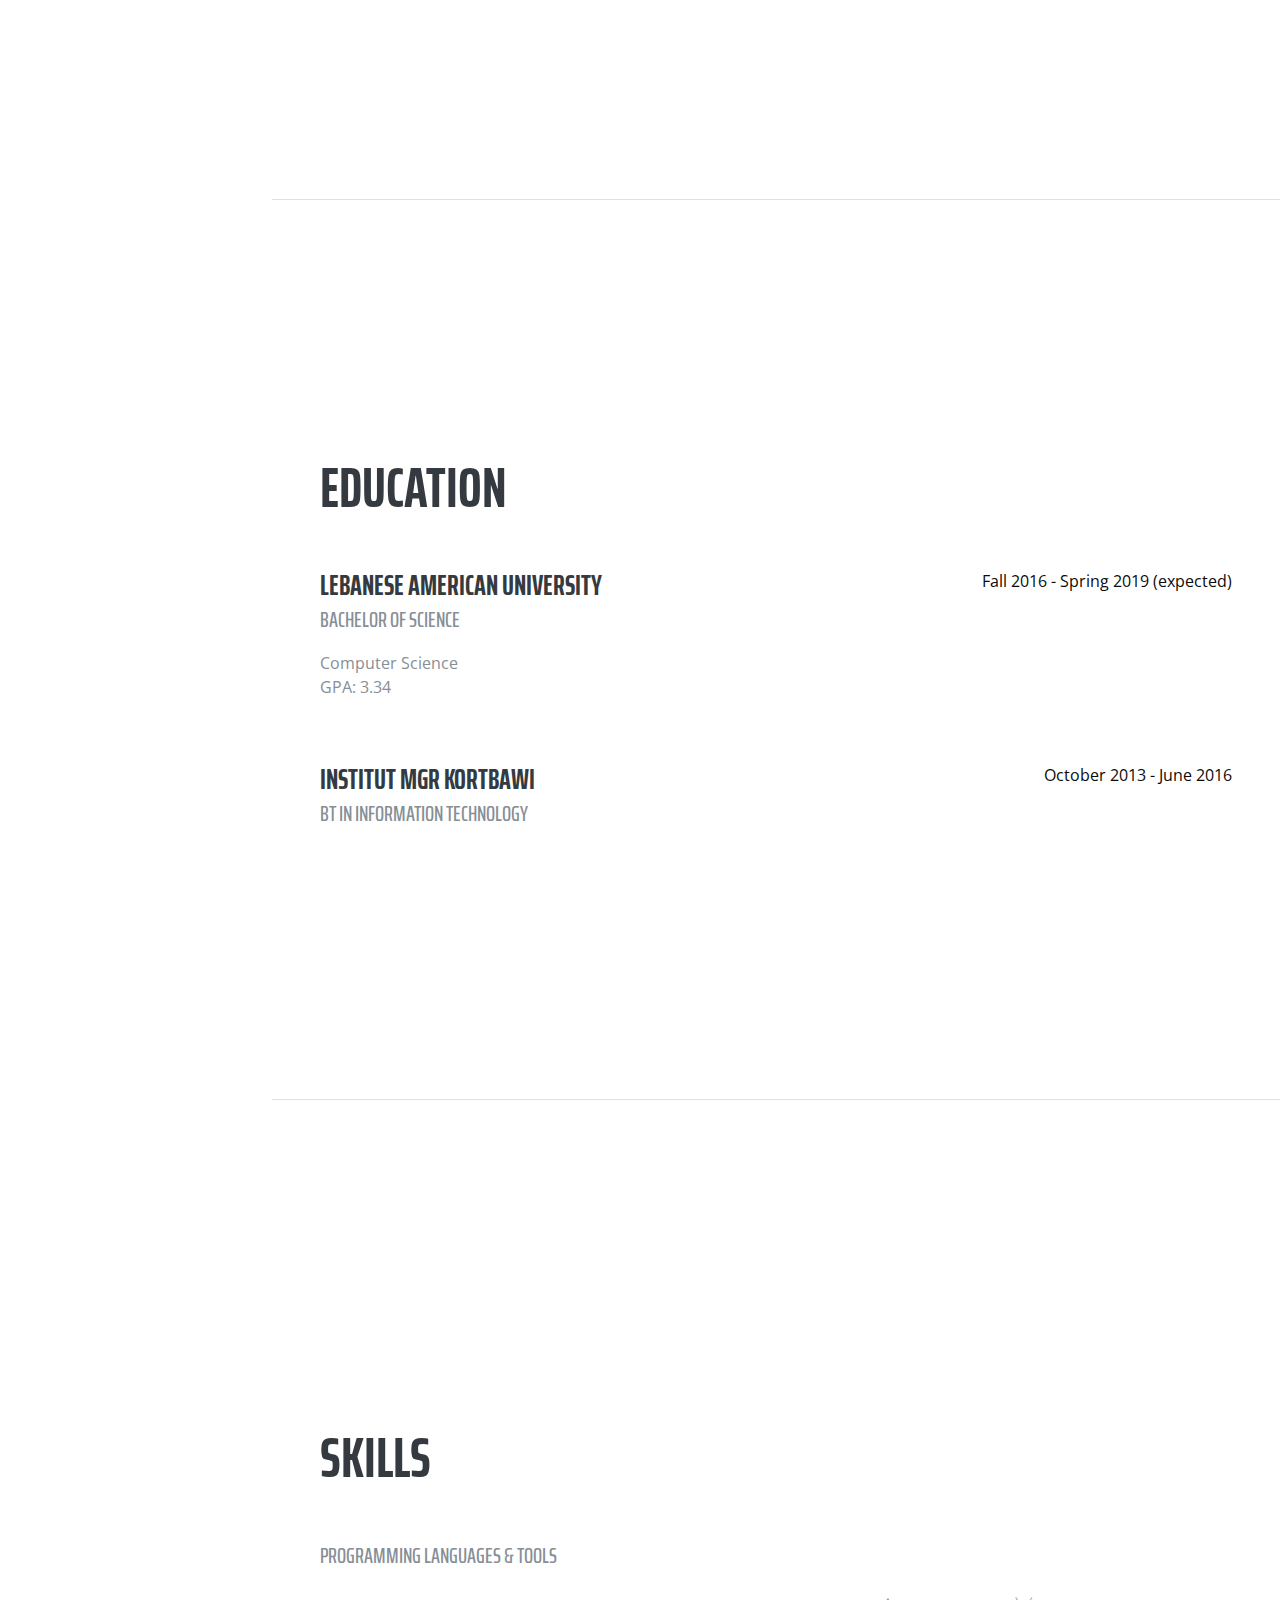
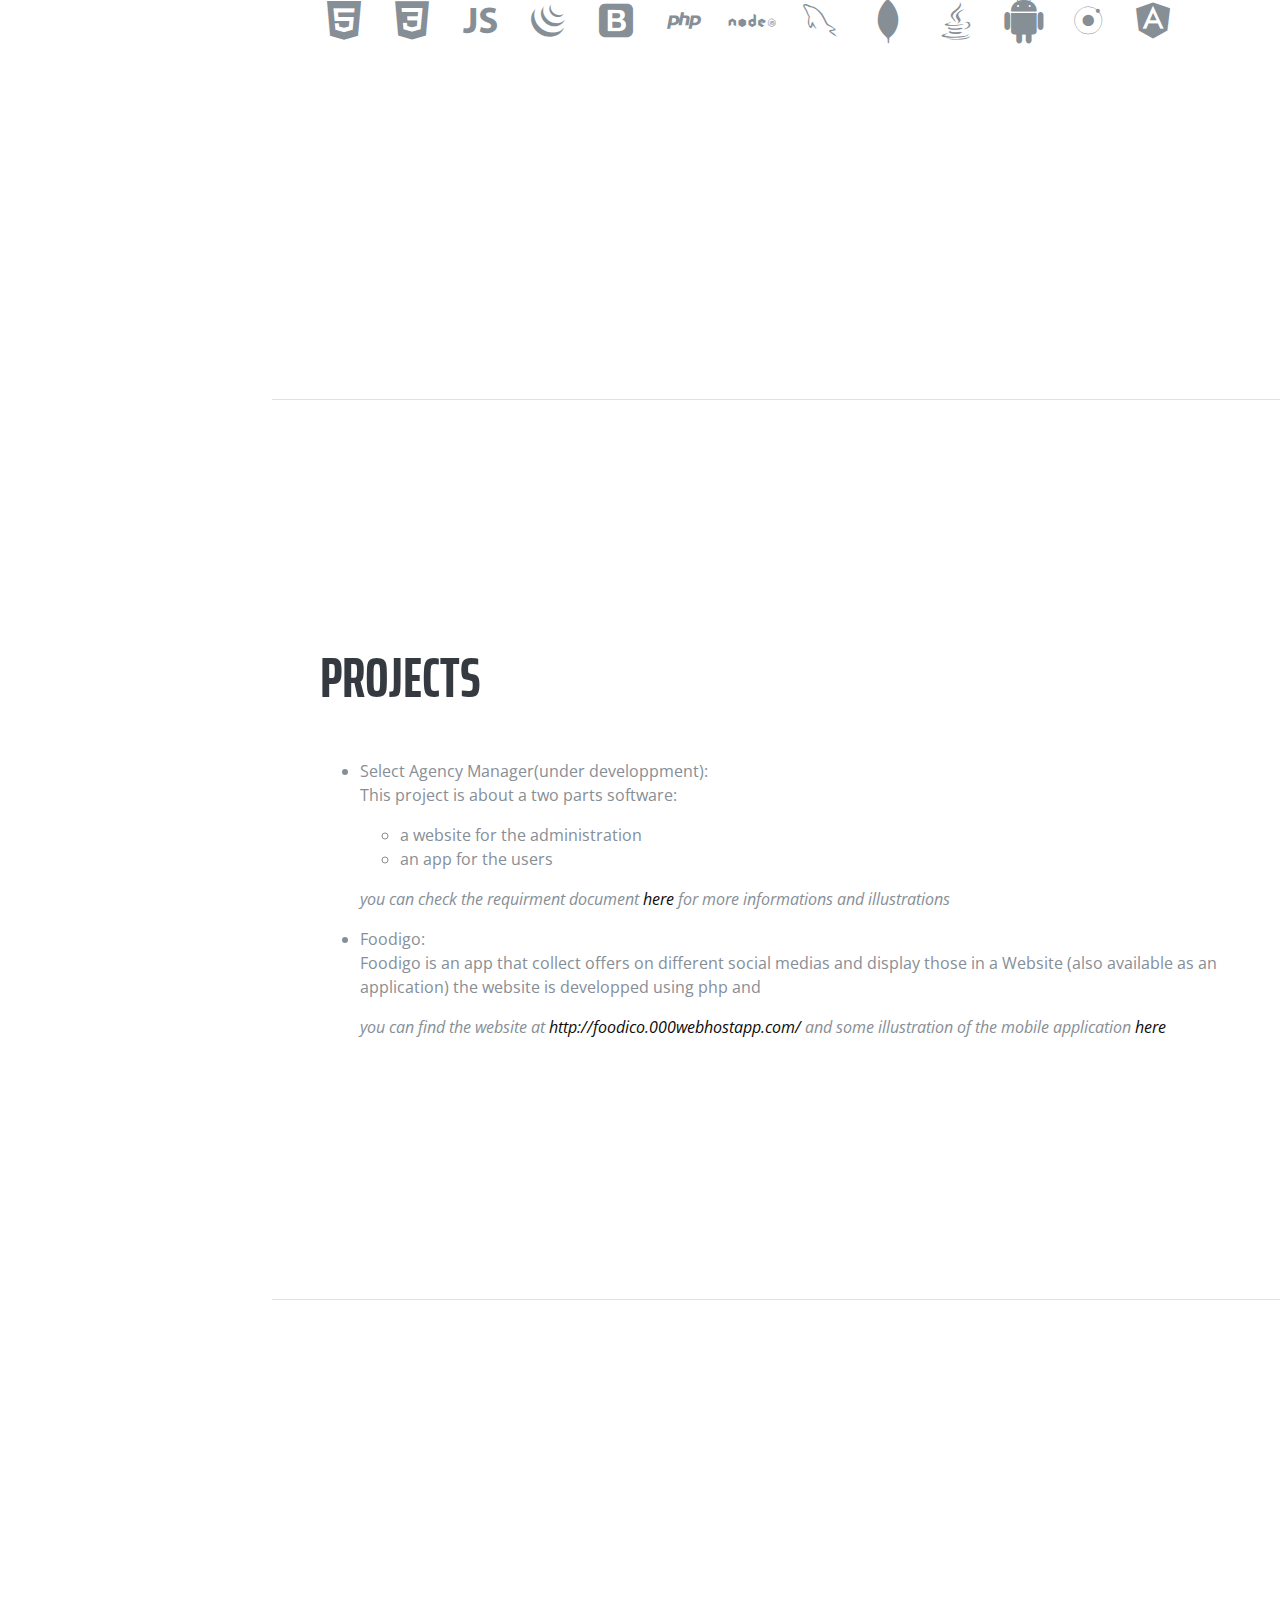
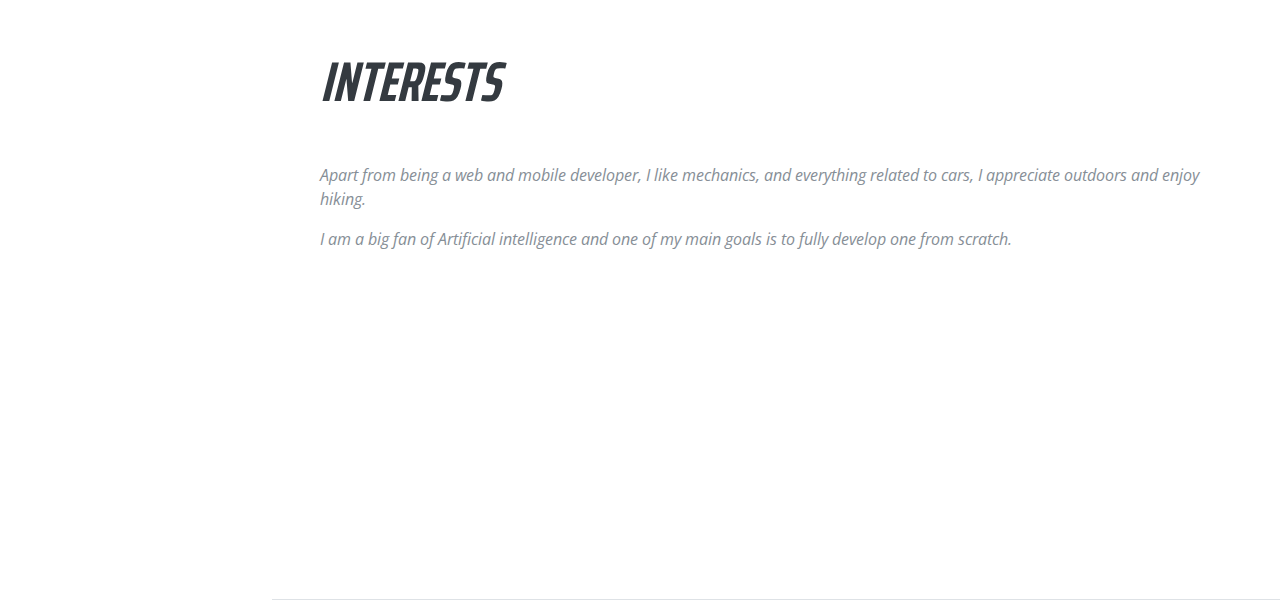
==== commit b017a5cb: "cv update adding projects" ====
--- a/index.html
+++ b/index.html
@@ -49,6 +49,9 @@
             <a class="nav-link js-scroll-trigger" href="#skills">Skills</a>
           </li>
           <li class="nav-item">
+            <a class="nav-link js-scroll-trigger" href="#Projects">Projects</a>
+          </li>
+          <li class="nav-item">
             <a class="nav-link js-scroll-trigger" href="#interests">Interests</a>
           </li>
         </ul>
@@ -200,6 +203,23 @@
           
       </section>
 
+
+      <section class="resume-section p-3 p-lg-5 d-flex flex-column" id="Projects">
+        <div class="my-auto">
+          <h2 class="mb-5">Projects</h2>
+         <ul>
+         	<p><li>Select Agency Manager(under developpment):<p>This project is about a two parts software:<ul><li> a website for the administration</li><li>an app for the users </li></ul></p><i>you can check the requirment document <a href="documents/Select - Requirments document.pdf" target="_blank">here</a> for more informations and illustrations</i></li></p>
+
+         	<p><li>Foodigo:<p>Foodigo is an app that collect offers on different social medias and display those in a Website (also available as an application) the website is developped using php and</p><i>you can find the website at <a href="http://foodico.000webhostapp.com/" target="_blank">http://foodico.000webhostapp.com/</a> and some illustration of the mobile application <a href="documents\foodigo - mobile.pdf" target="_blank">here</a></li></p>
+
+            </ul>
+
+        </div>
+      </section>
+
+
+
+
       <section class="resume-section p-3 p-lg-5 d-flex flex-column" id="interests">
         <div class="my-auto">
           <h2 class="mb-5">Interests</h2>
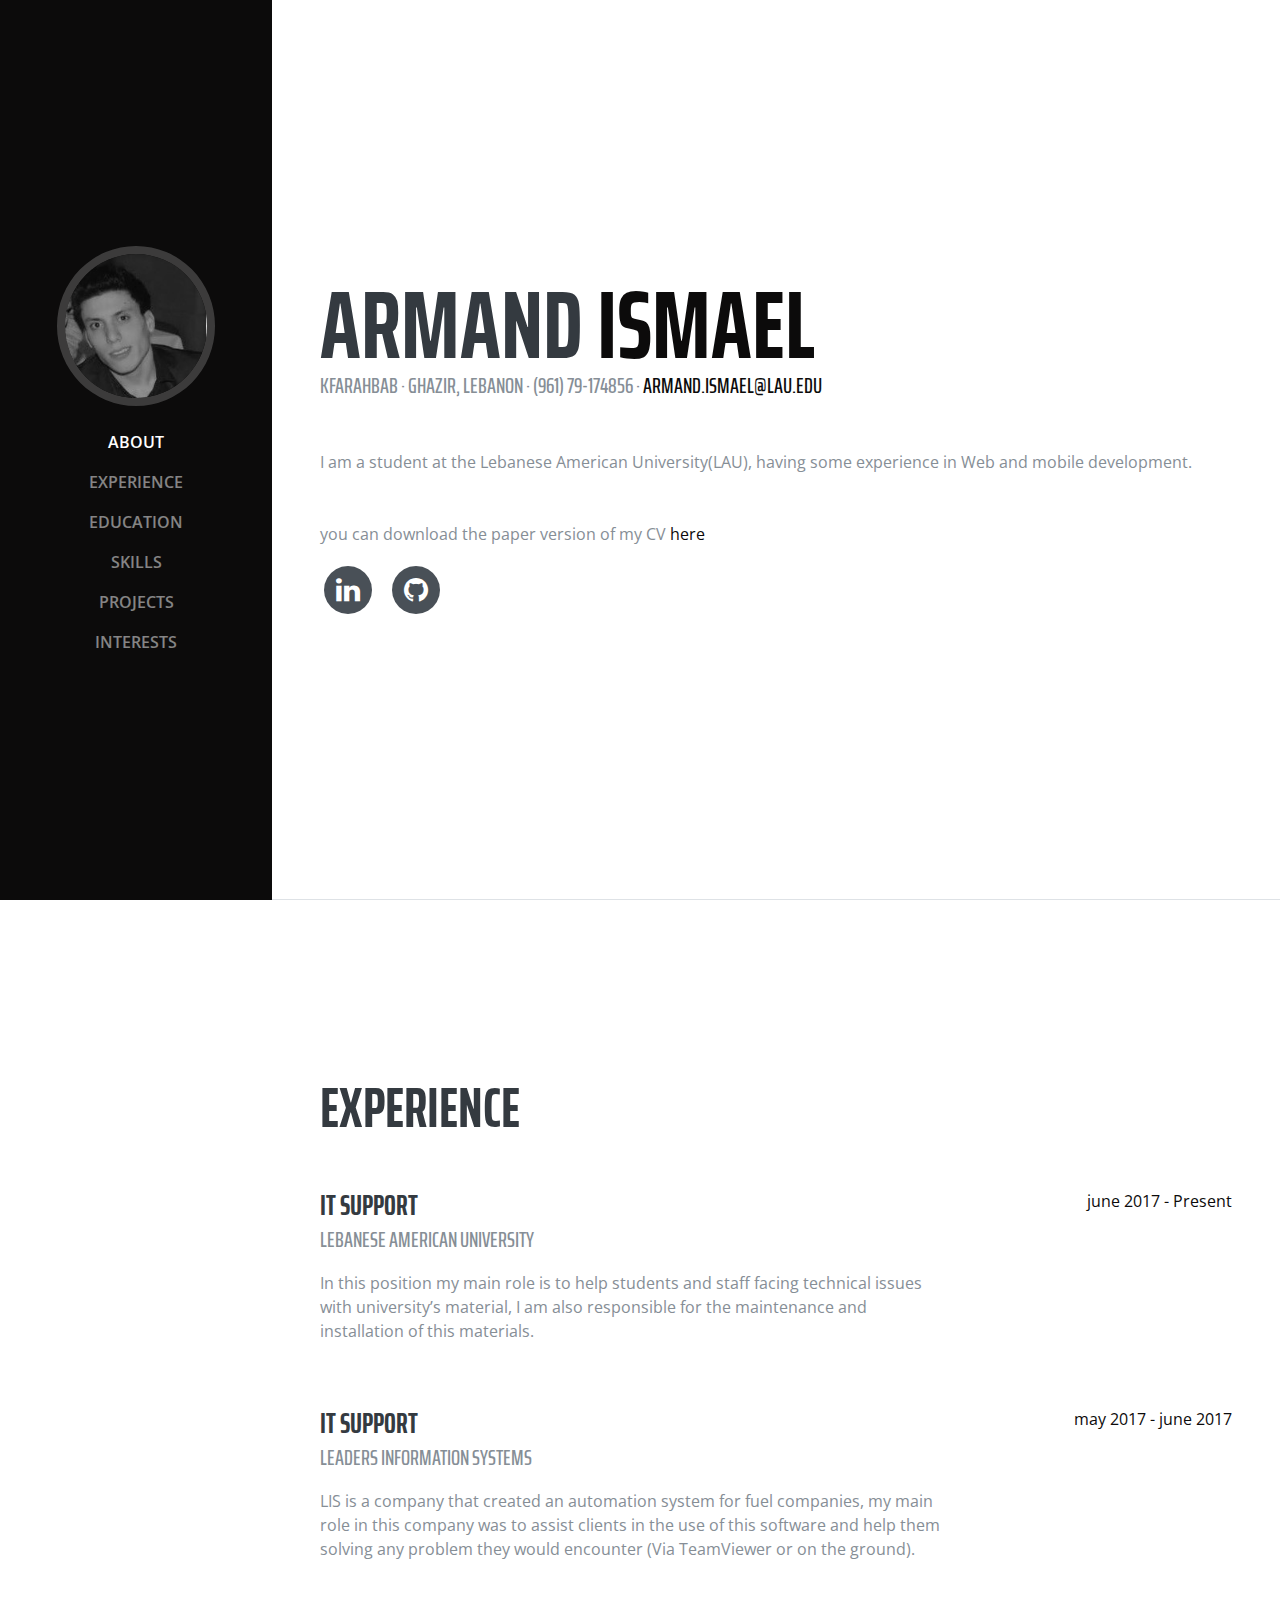
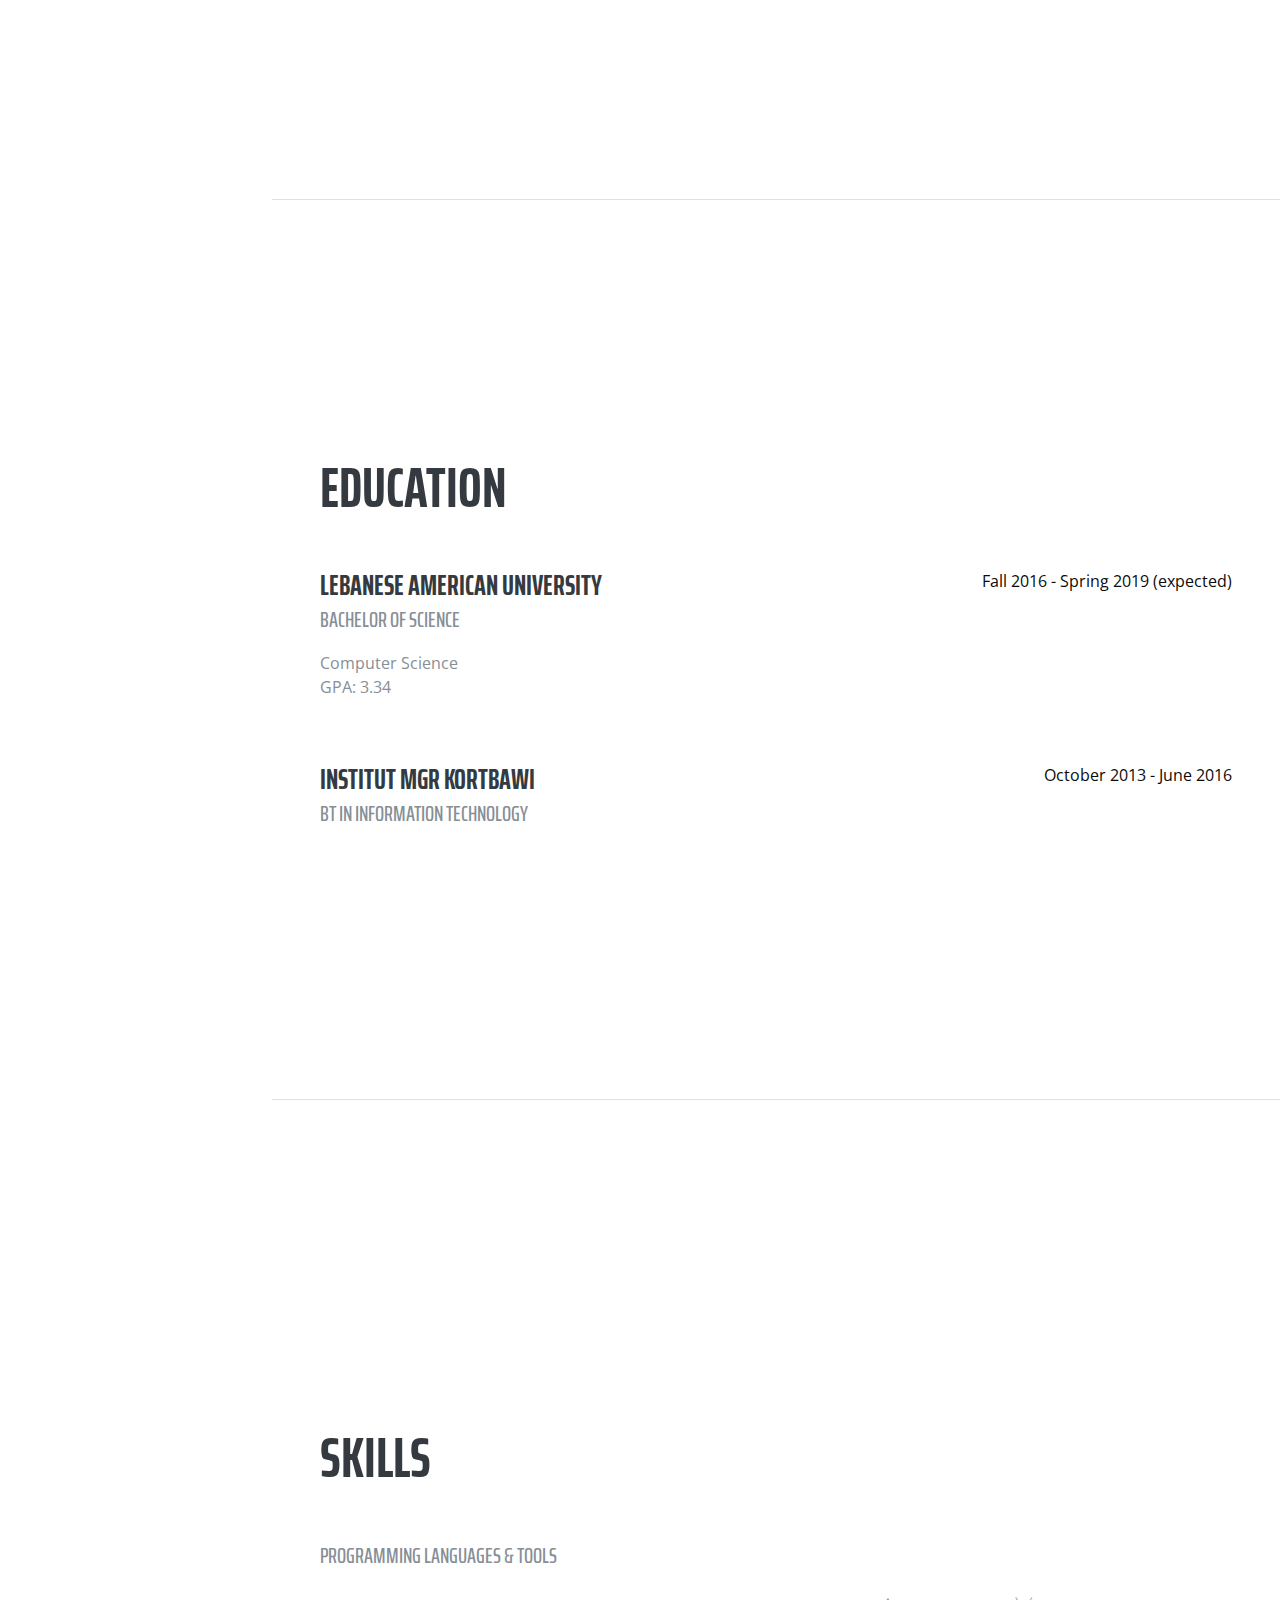
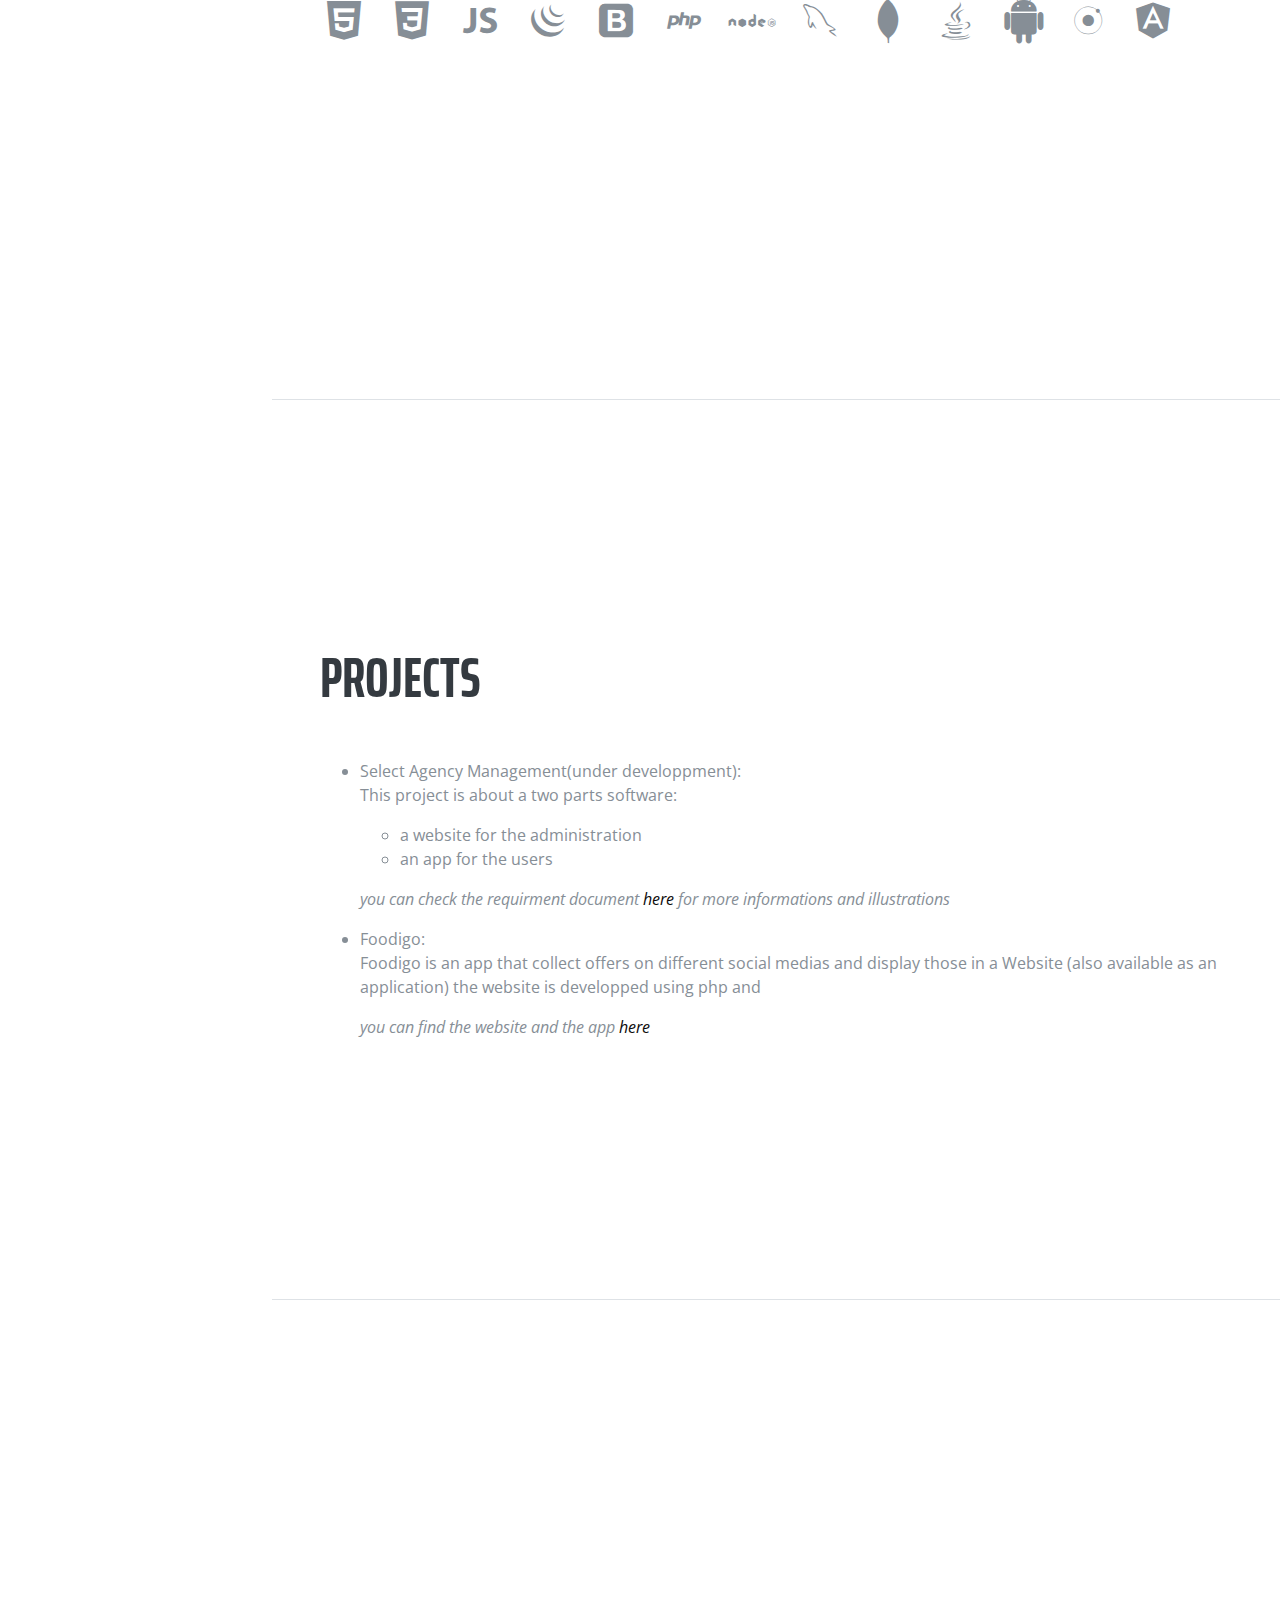
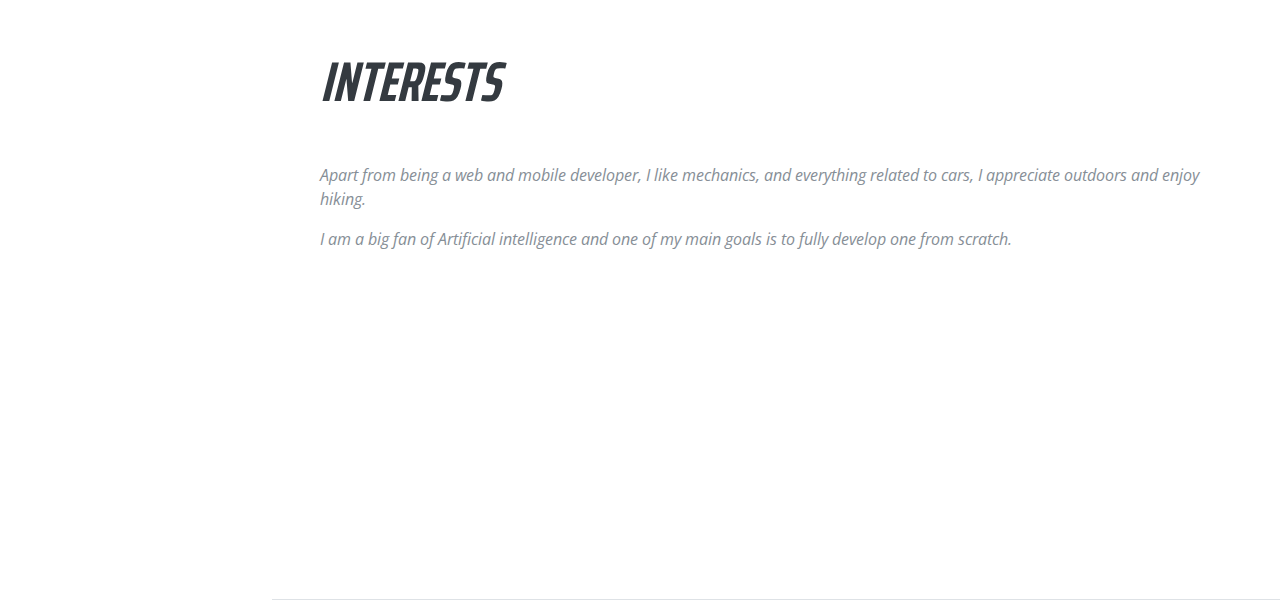
==== commit 0e77b776: "cv update adding mobile project" ====
--- a/index.html
+++ b/index.html
@@ -65,7 +65,7 @@
           <h1 class="mb-0">Armand
             <span class="text-primary">Ismael</span>
           </h1>
-          <div class="subheading mb-5">Bldg 13, V3 Street · Kfarahbab, Ghazir, Lebanon · (961) 79-174856 ·
+          <div class="subheading mb-5">Kfarahbab · Ghazir, Lebanon · (961) 79-174856 ·
             <a href="mailto:name@email.com">armand.ismael@lau.edu</a>
           </div>
           <p class="mb-5">I am a student at the Lebanese American University(LAU), having some experience in Web and mobile development.</p>
@@ -208,9 +208,9 @@
         <div class="my-auto">
           <h2 class="mb-5">Projects</h2>
          <ul>
-         	<p><li>Select Agency Manager(under developpment):<p>This project is about a two parts software:<ul><li> a website for the administration</li><li>an app for the users </li></ul></p><i>you can check the requirment document <a href="documents/Select - Requirments document.pdf" target="_blank">here</a> for more informations and illustrations</i></li></p>
-
-         	<p><li>Foodigo:<p>Foodigo is an app that collect offers on different social medias and display those in a Website (also available as an application) the website is developped using php and</p><i>you can find the website at <a href="http://foodico.000webhostapp.com/" target="_blank">http://foodico.000webhostapp.com/</a> and some illustration of the mobile application <a href="documents\foodigo - mobile.pdf" target="_blank">here</a></li></p>
+         	<p><li>Select Agency Management(under developpment):<p>This project is about a two parts software:<ul><li> a website for the administration</li><li>an app for the users </li></ul></p><i>you can check the requirment document <a href="documents/Select - Requirments document.pdf" target="_blank">here</a> for more informations and illustrations</i></li></p>
+
+         	<p><li>Foodigo:<p>Foodigo is an app that collect offers on different social medias and display those in a Website (also available as an application) the website is developped using php and</p><i>you can find the website and the app <a href="foodigo.html" target="_blank">here</a></li></p>
 
             </ul>
 
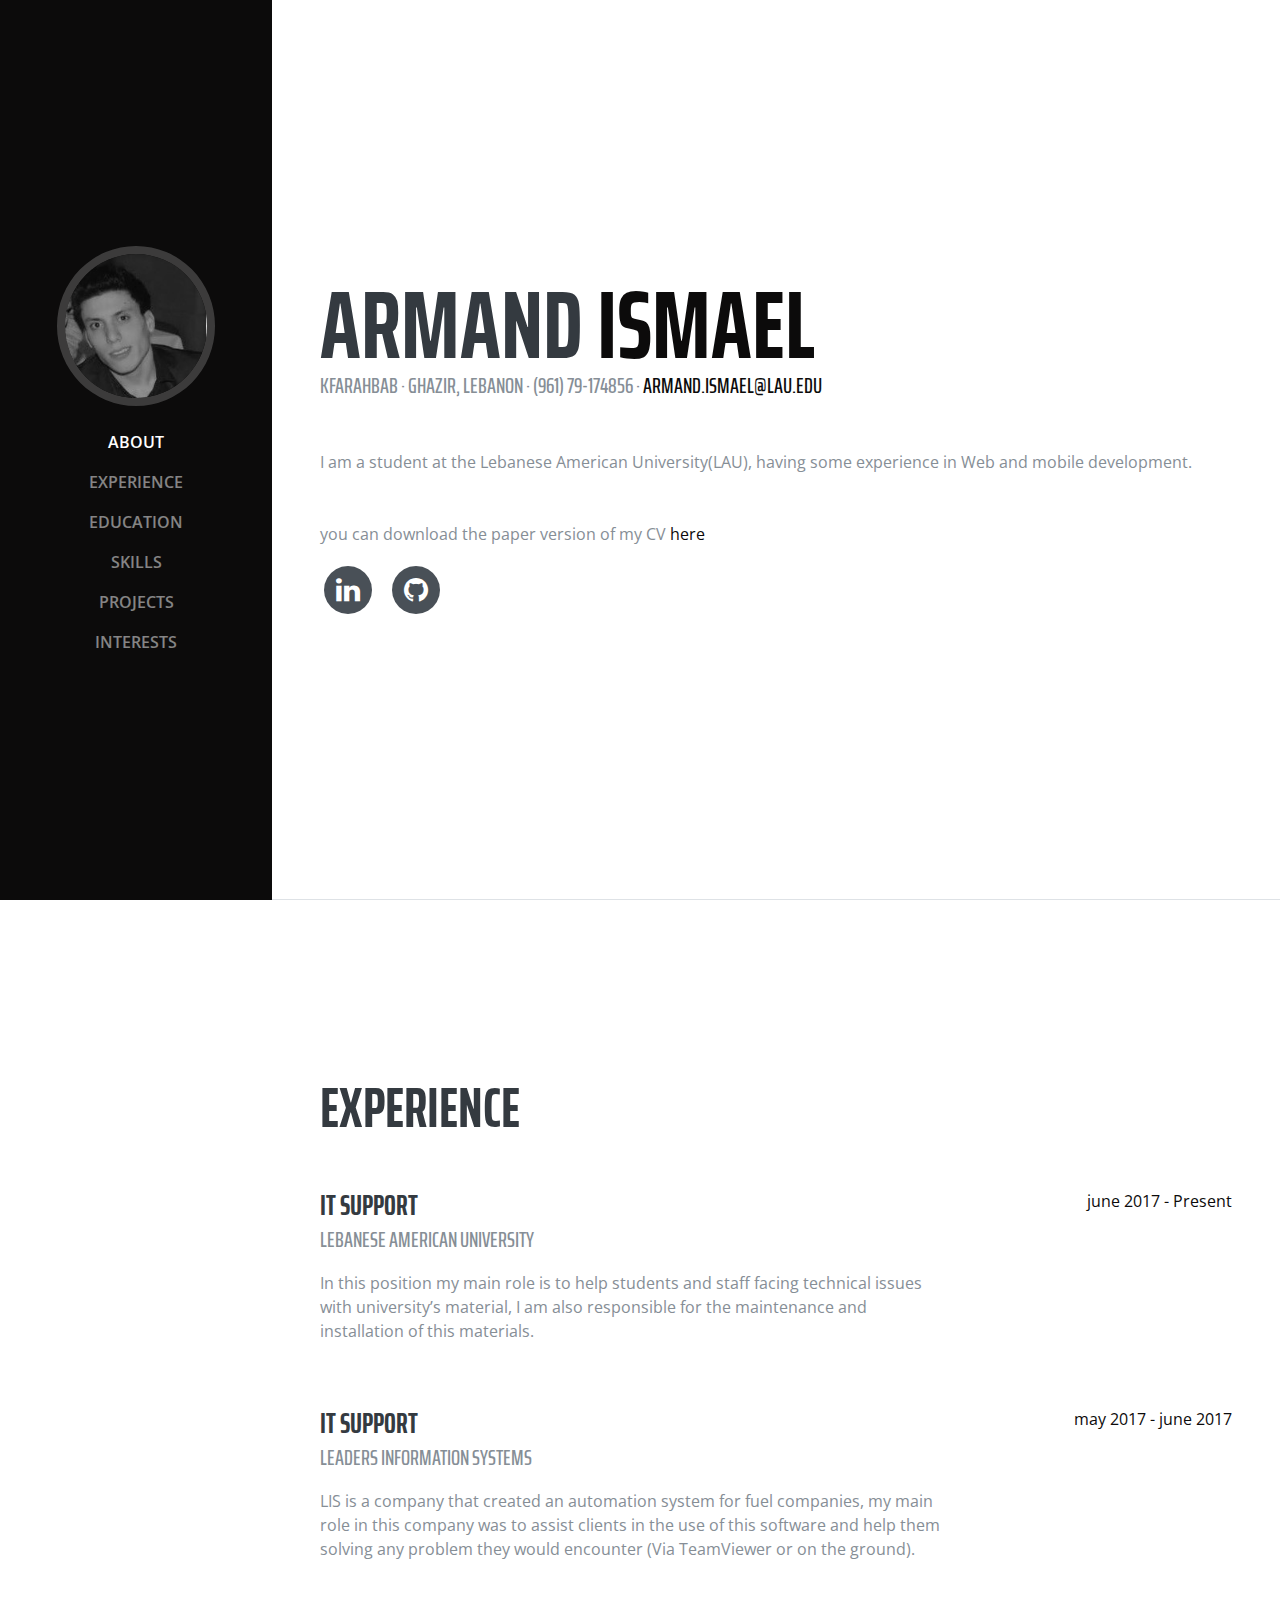
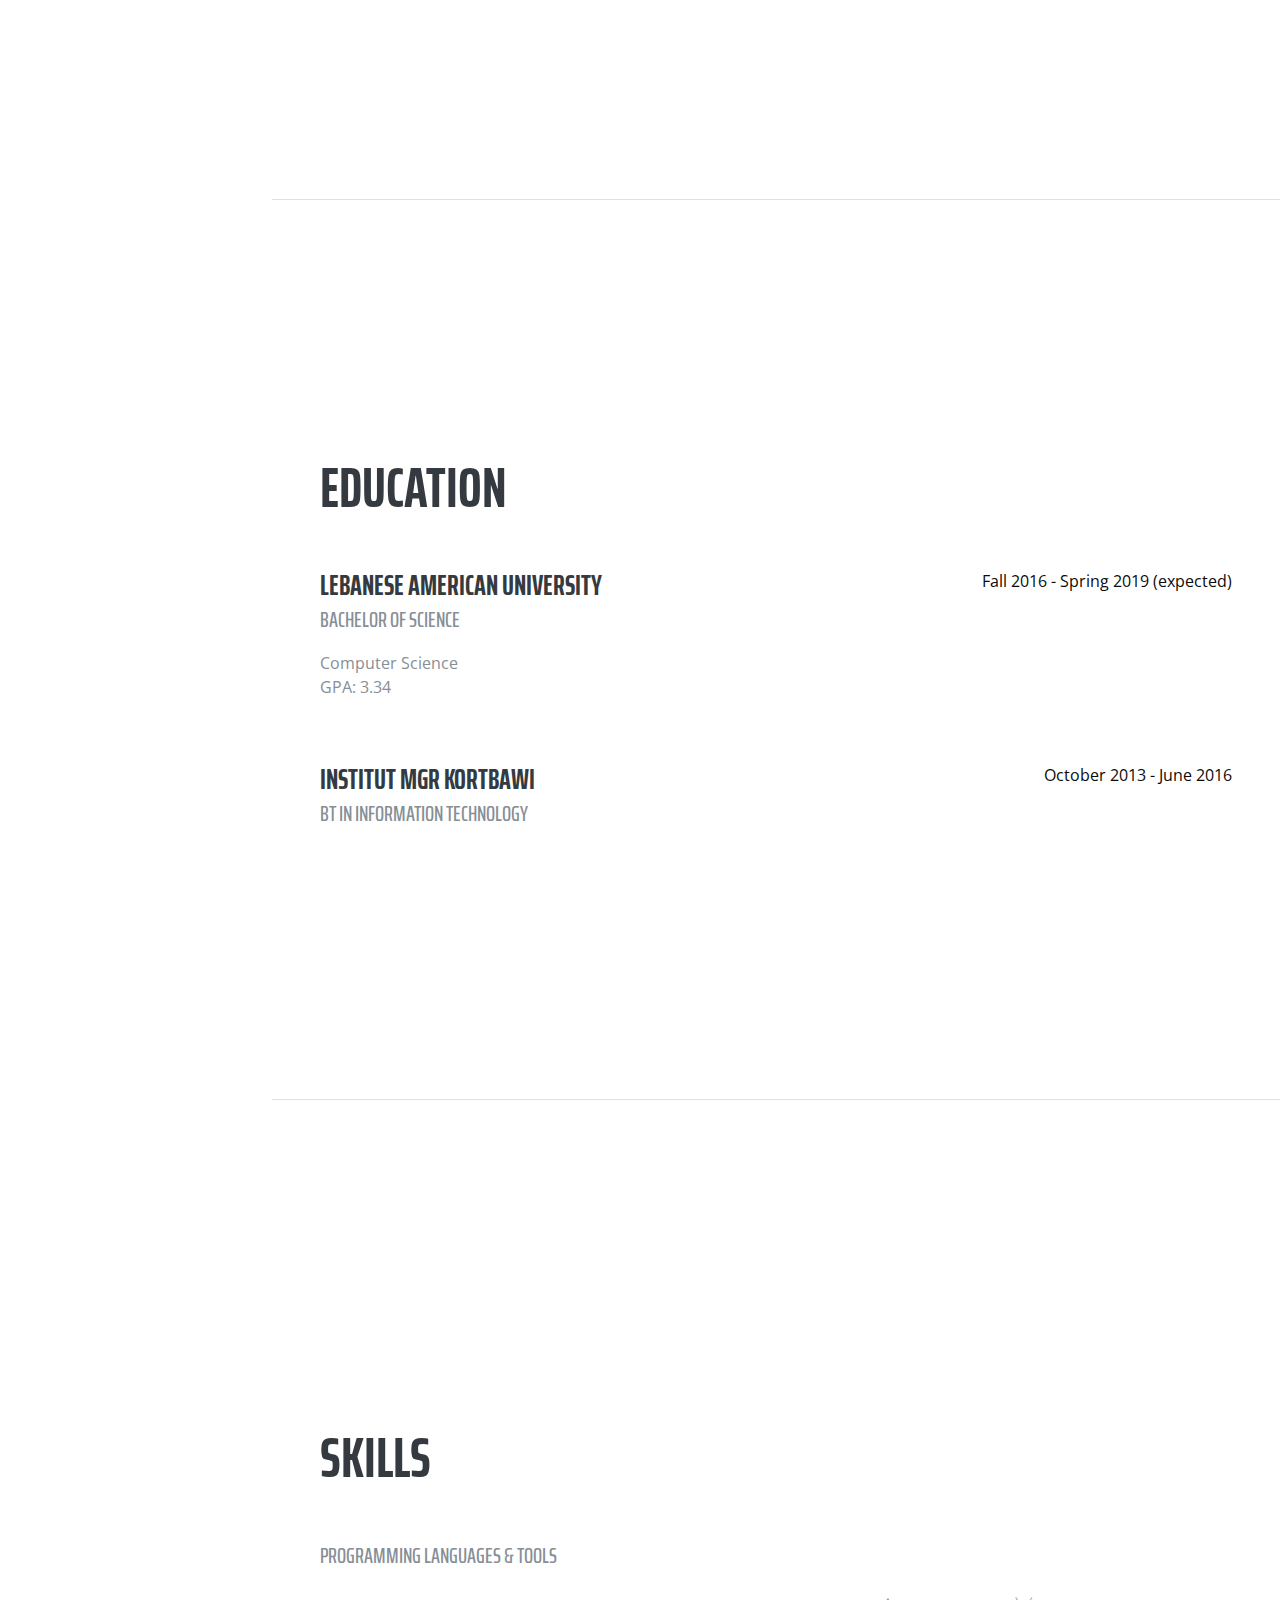
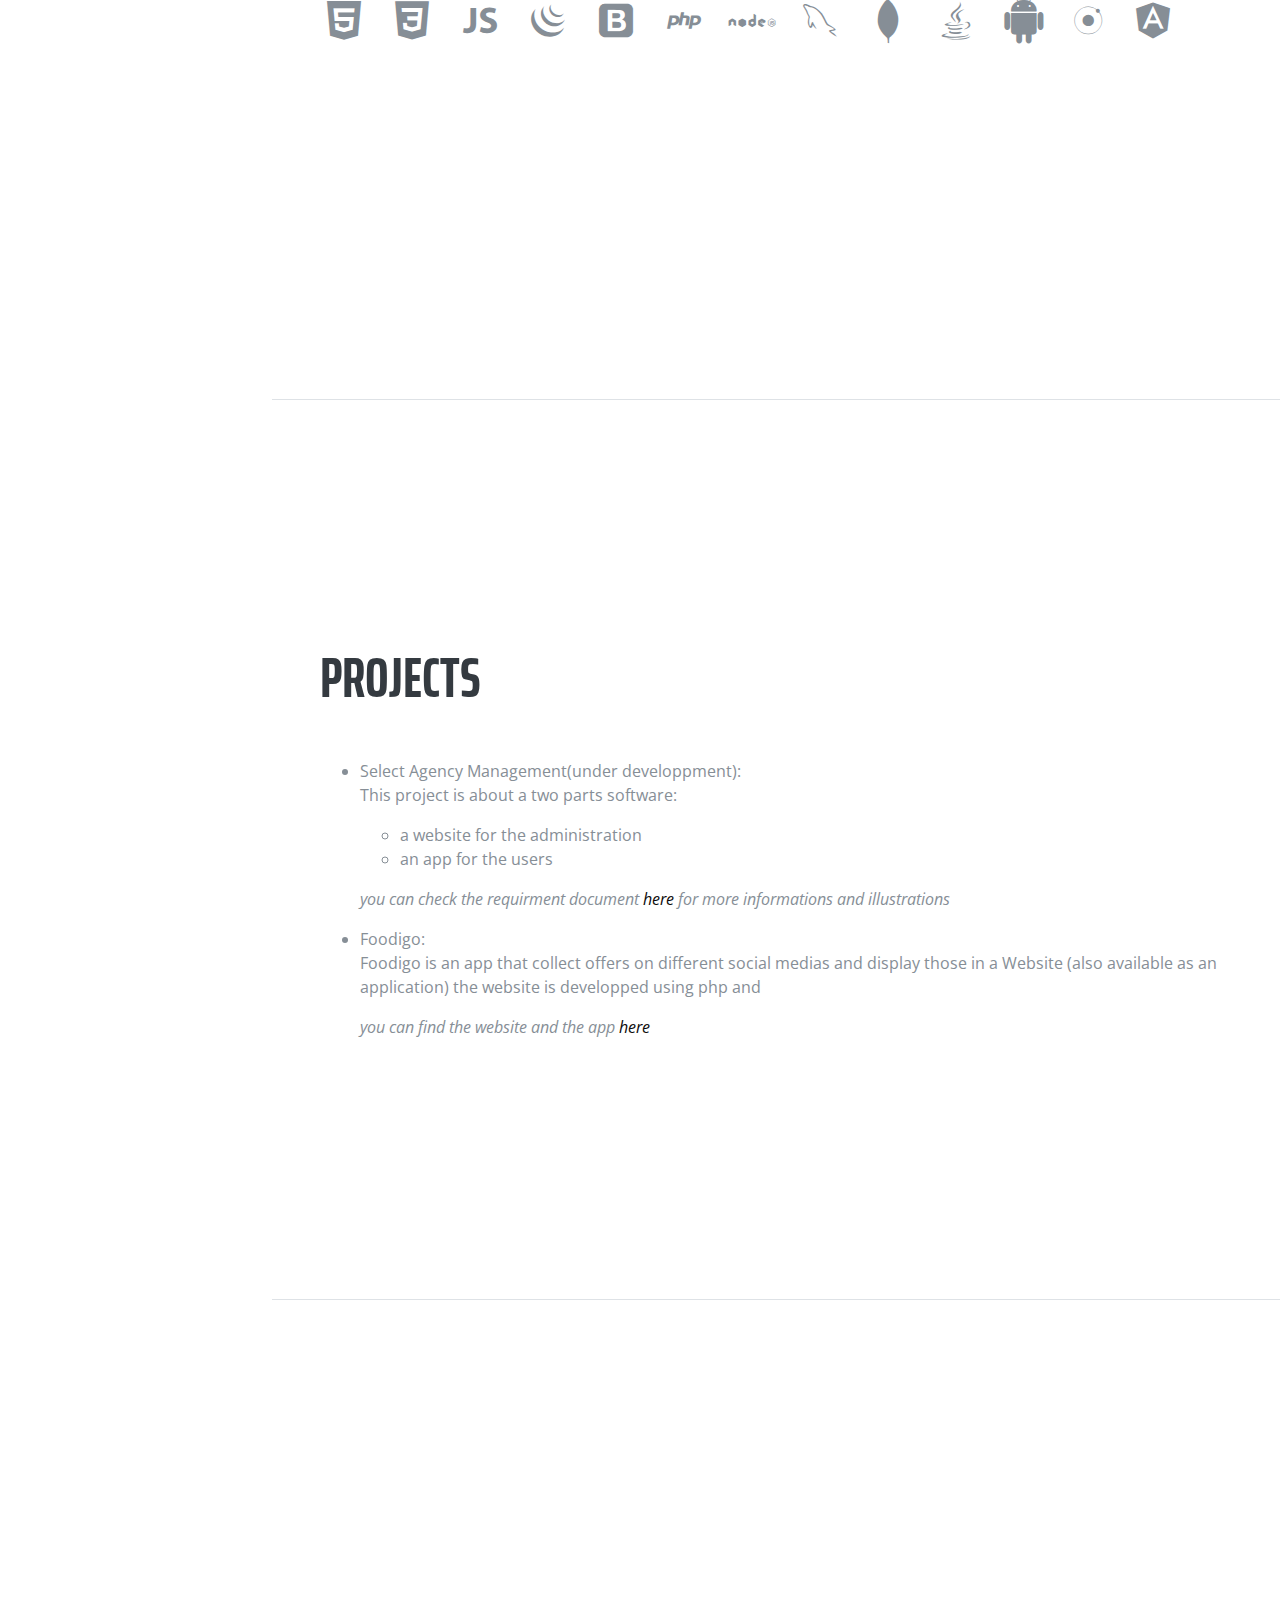
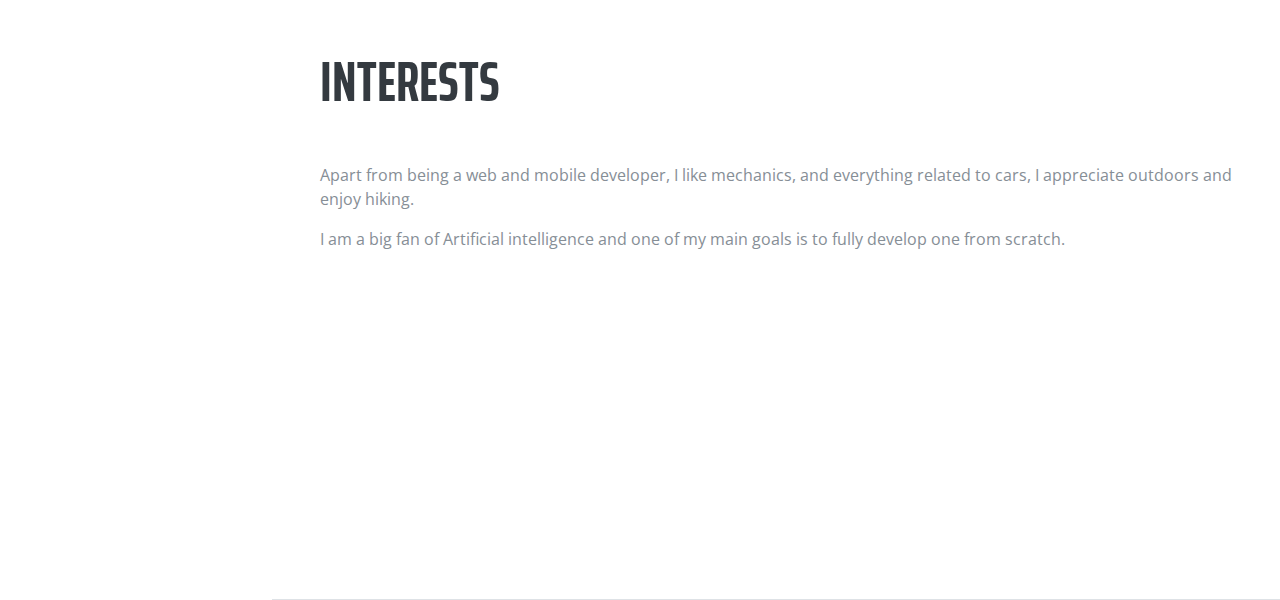
==== commit 0f7e2ea9: "." ====
--- a/index.html
+++ b/index.html
@@ -210,7 +210,7 @@
          <ul>
          	<p><li>Select Agency Management(under developpment):<p>This project is about a two parts software:<ul><li> a website for the administration</li><li>an app for the users </li></ul></p><i>you can check the requirment document <a href="documents/Select - Requirments document.pdf" target="_blank">here</a> for more informations and illustrations</i></li></p>
 
-         	<p><li>Foodigo:<p>Foodigo is an app that collect offers on different social medias and display those in a Website (also available as an application) the website is developped using php and</p><i>you can find the website and the app <a href="foodigo.html" target="_blank">here</a></li></p>
+         	<p><li>Foodigo:<p>Foodigo is an app that collect offers on different social medias and display those in a Website (also available as an application) the website is developped using php and</p><i>you can find the website and the app <a href="foodigo.html" target="_blank">here</a></i></li></p>
 
             </ul>
 
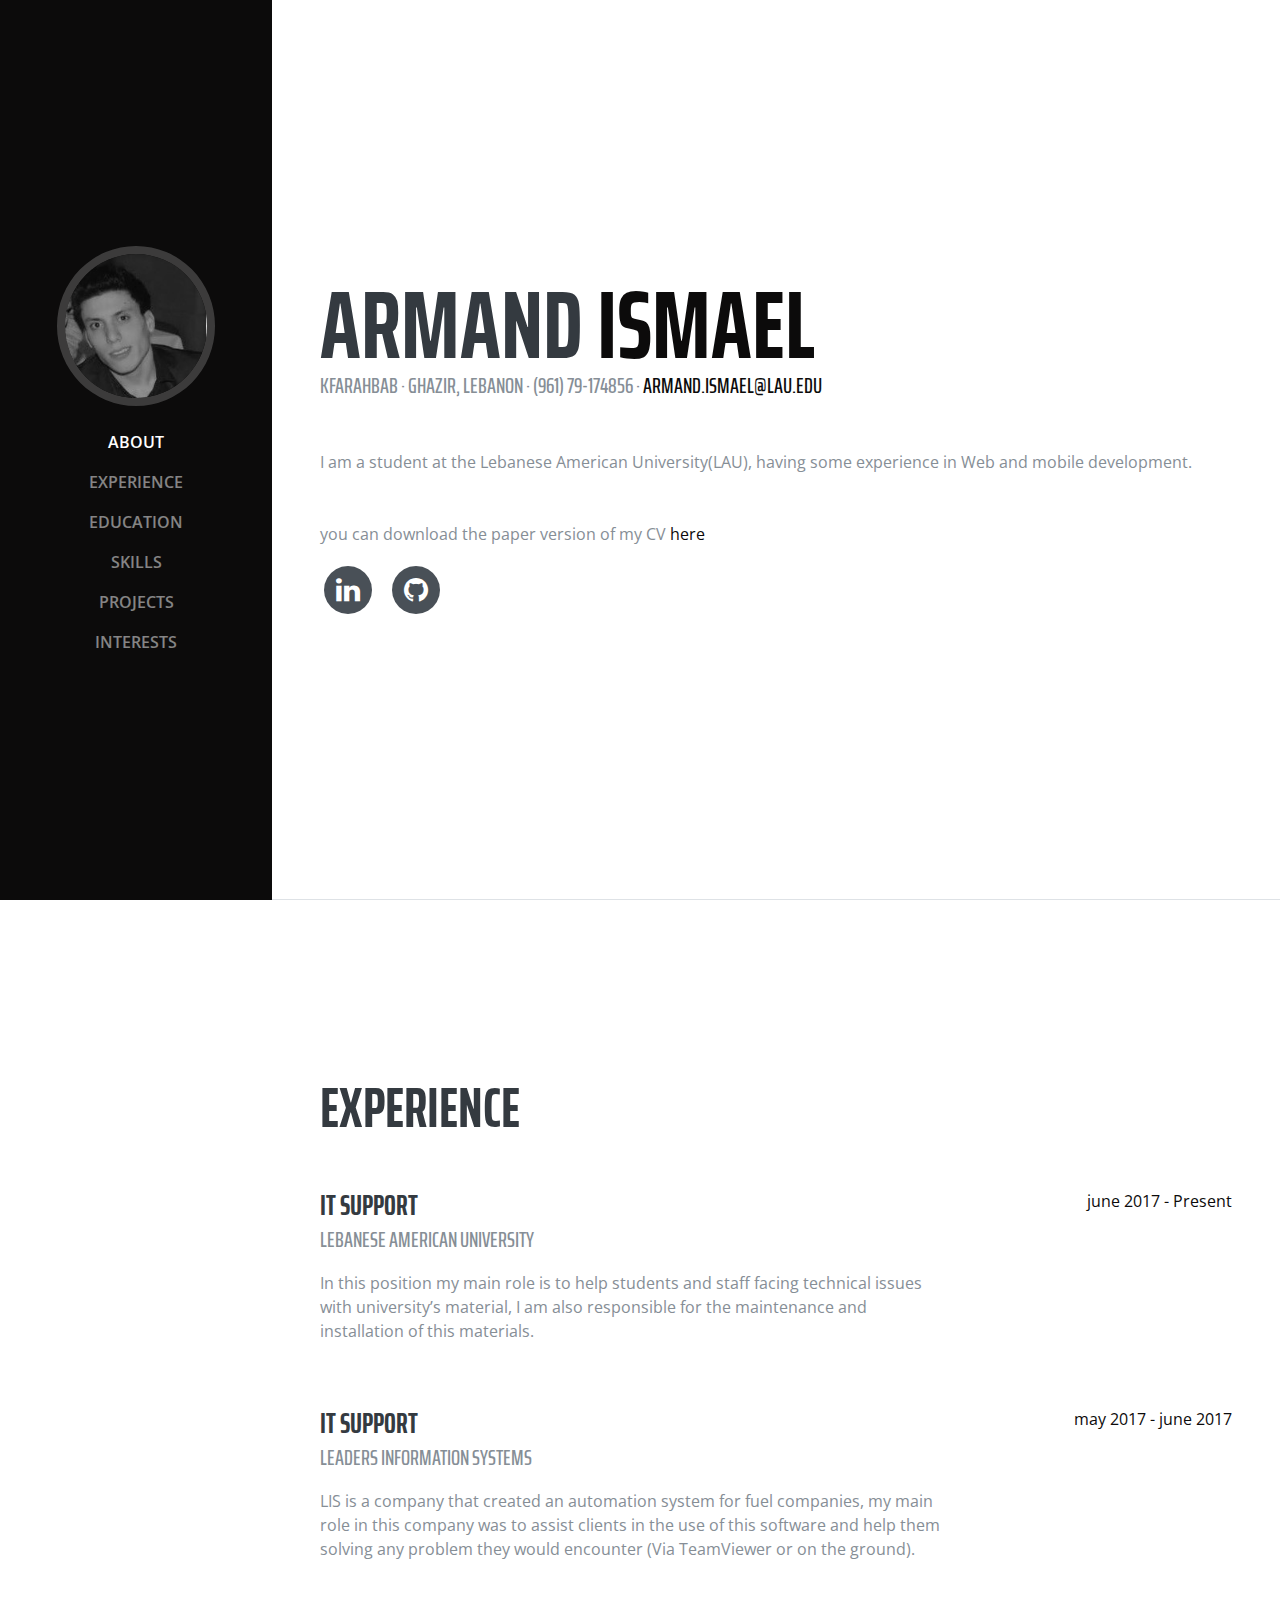
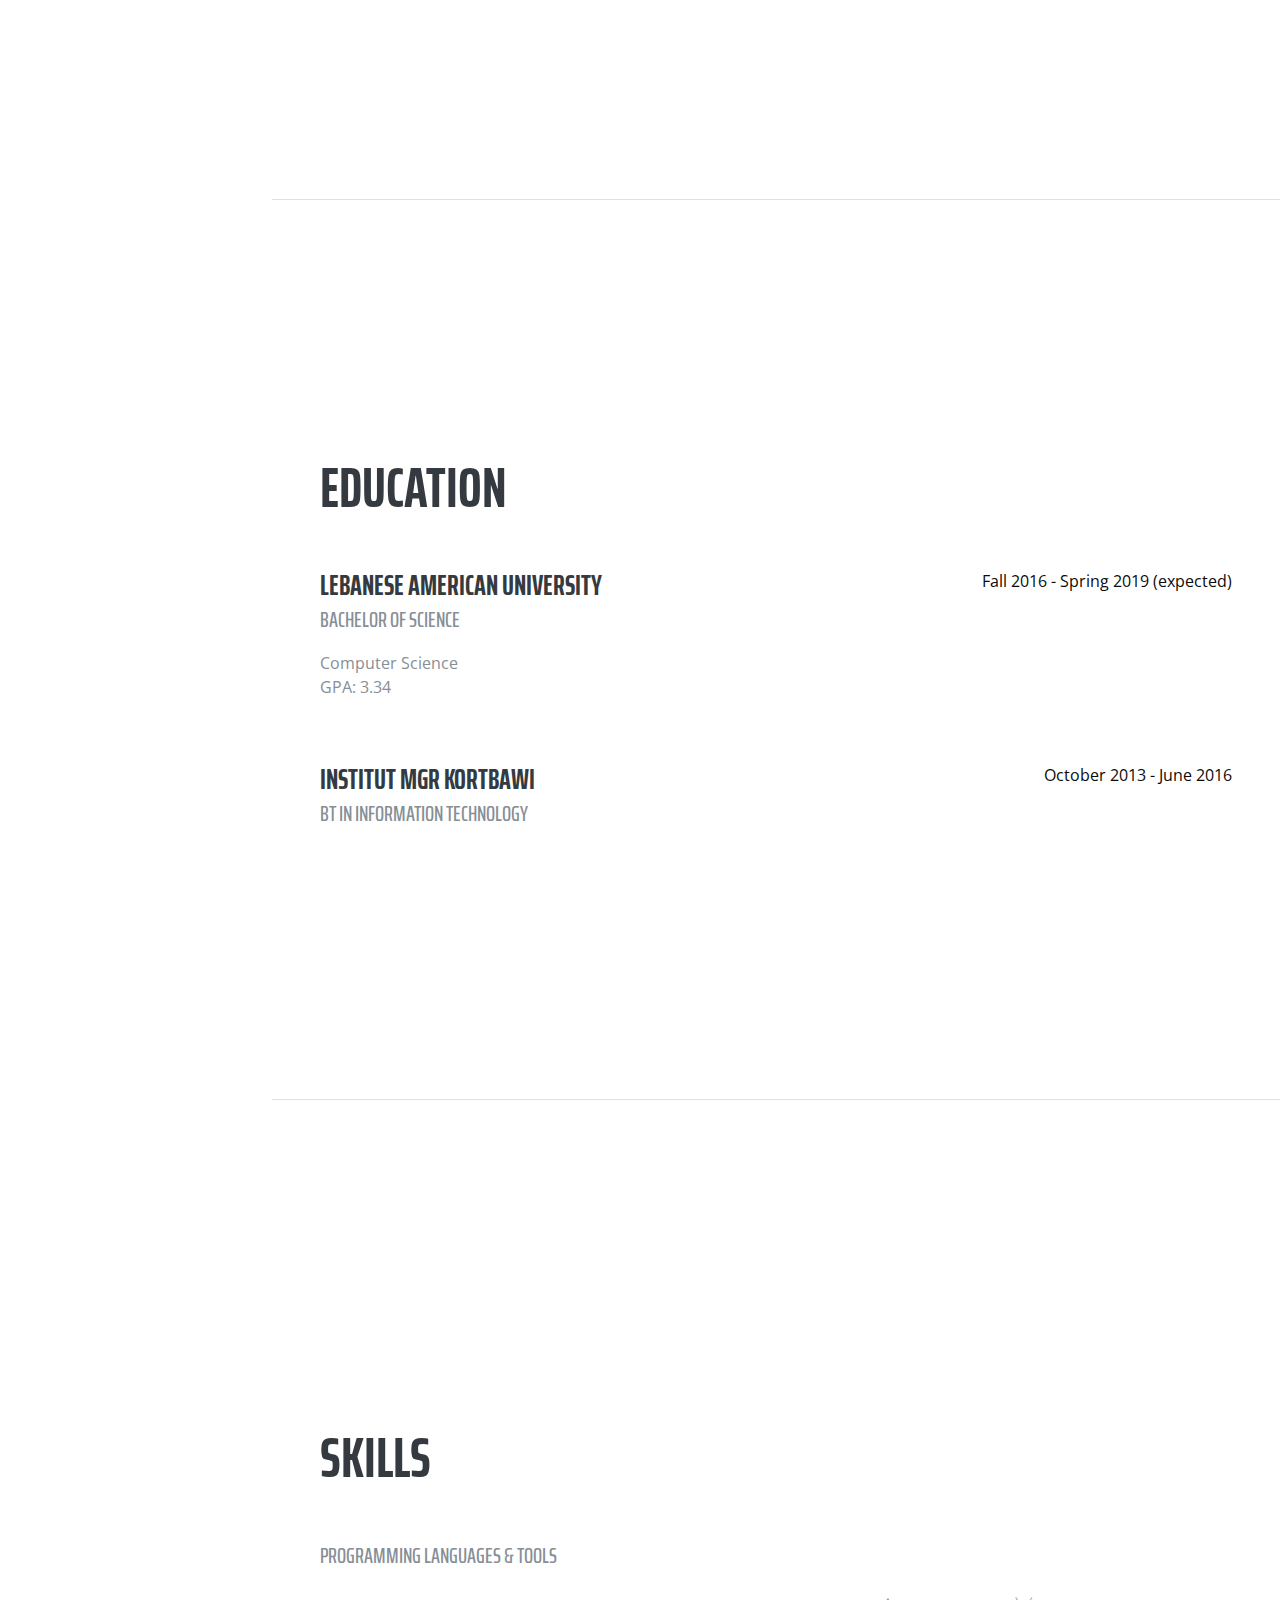
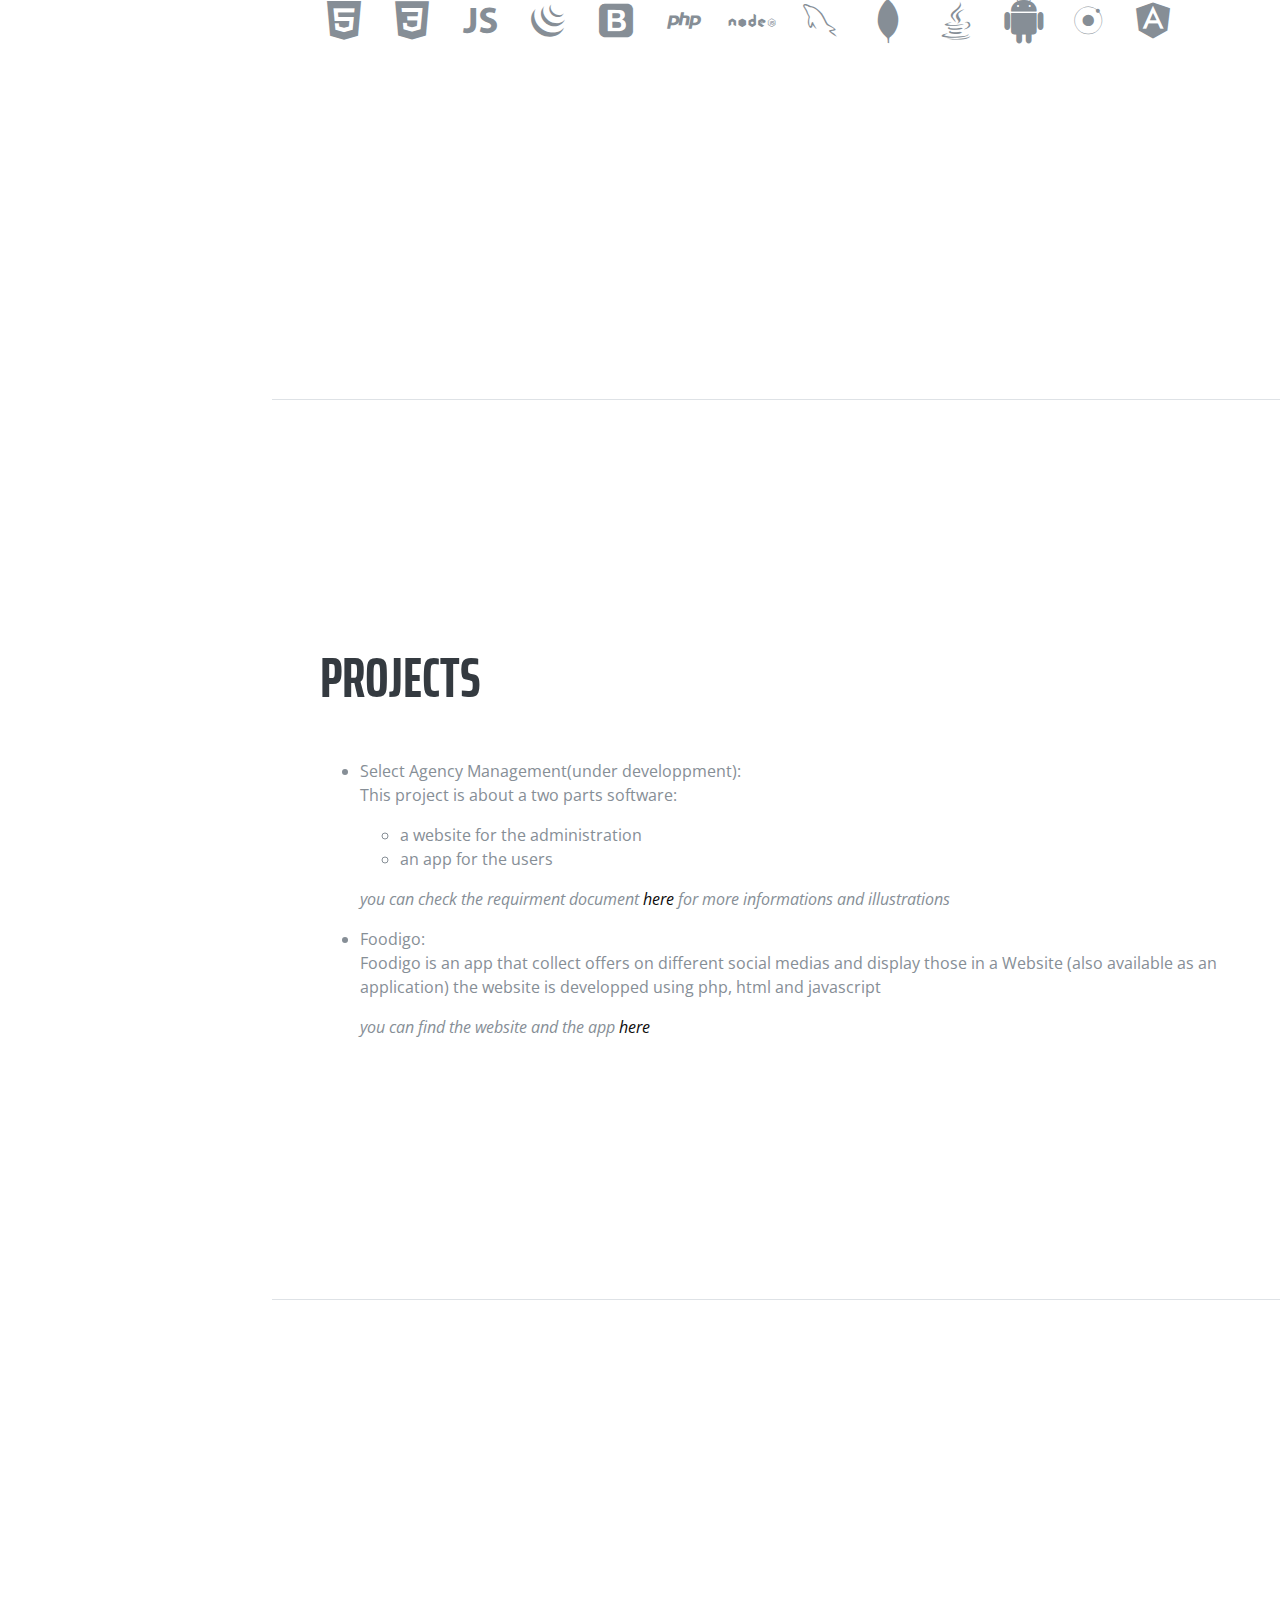
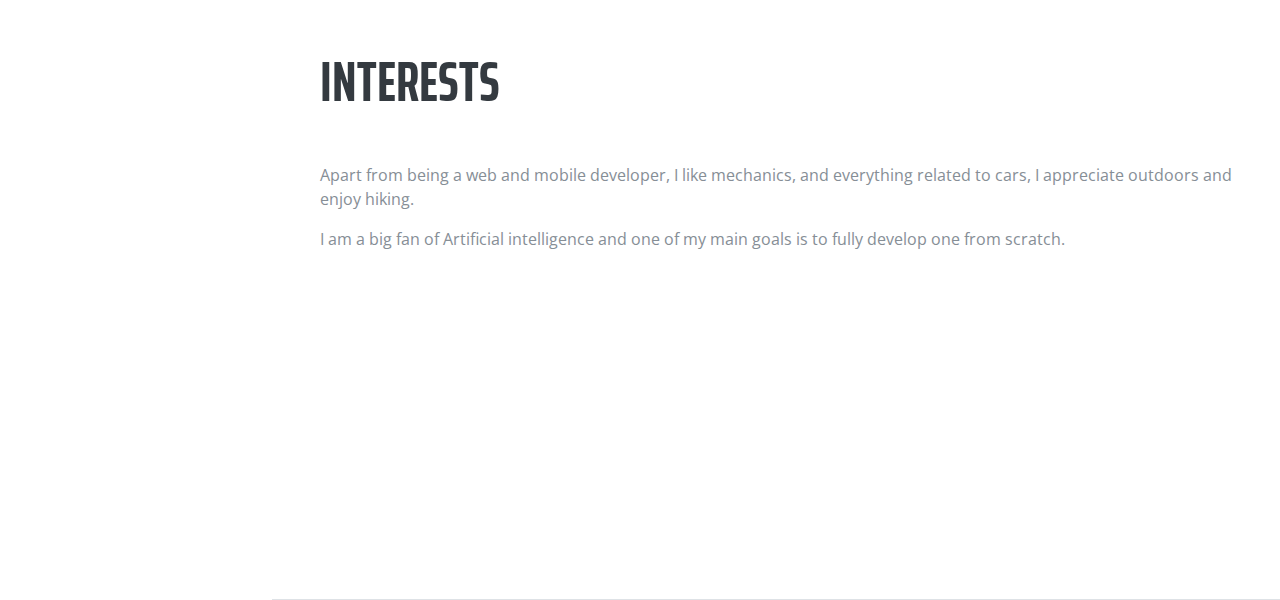
==== commit df1b5ca6: "." ====
--- a/index.html
+++ b/index.html
@@ -210,7 +210,7 @@
          <ul>
          	<p><li>Select Agency Management(under developpment):<p>This project is about a two parts software:<ul><li> a website for the administration</li><li>an app for the users </li></ul></p><i>you can check the requirment document <a href="documents/Select - Requirments document.pdf" target="_blank">here</a> for more informations and illustrations</i></li></p>
 
-         	<p><li>Foodigo:<p>Foodigo is an app that collect offers on different social medias and display those in a Website (also available as an application) the website is developped using php and</p><i>you can find the website and the app <a href="foodigo.html" target="_blank">here</a></i></li></p>
+         	<p><li>Foodigo:<p>Foodigo is an app that collect offers on different social medias and display those in a Website (also available as an application) the website is developped using php, html and javascript</p><i>you can find the website and the app <a href="foodigo.html" target="_blank">here</a></i></li></p>
 
             </ul>
 
